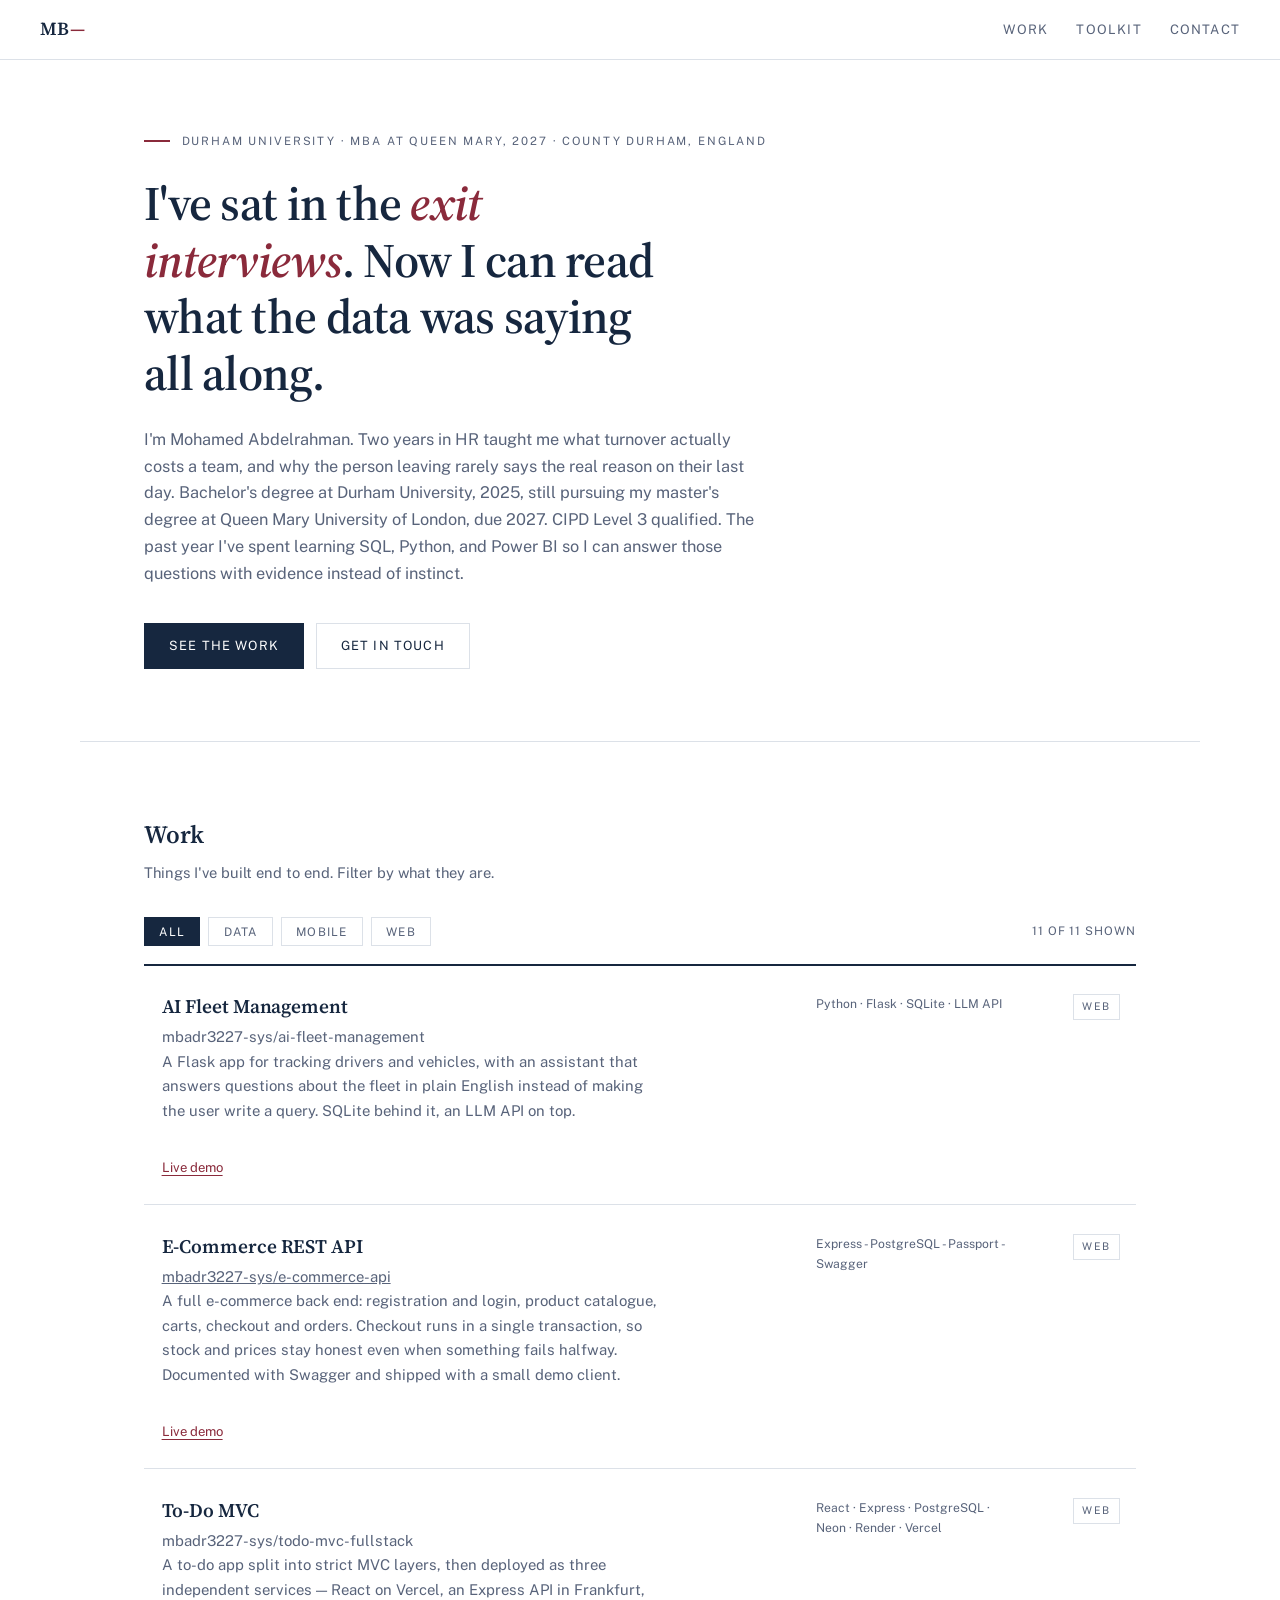
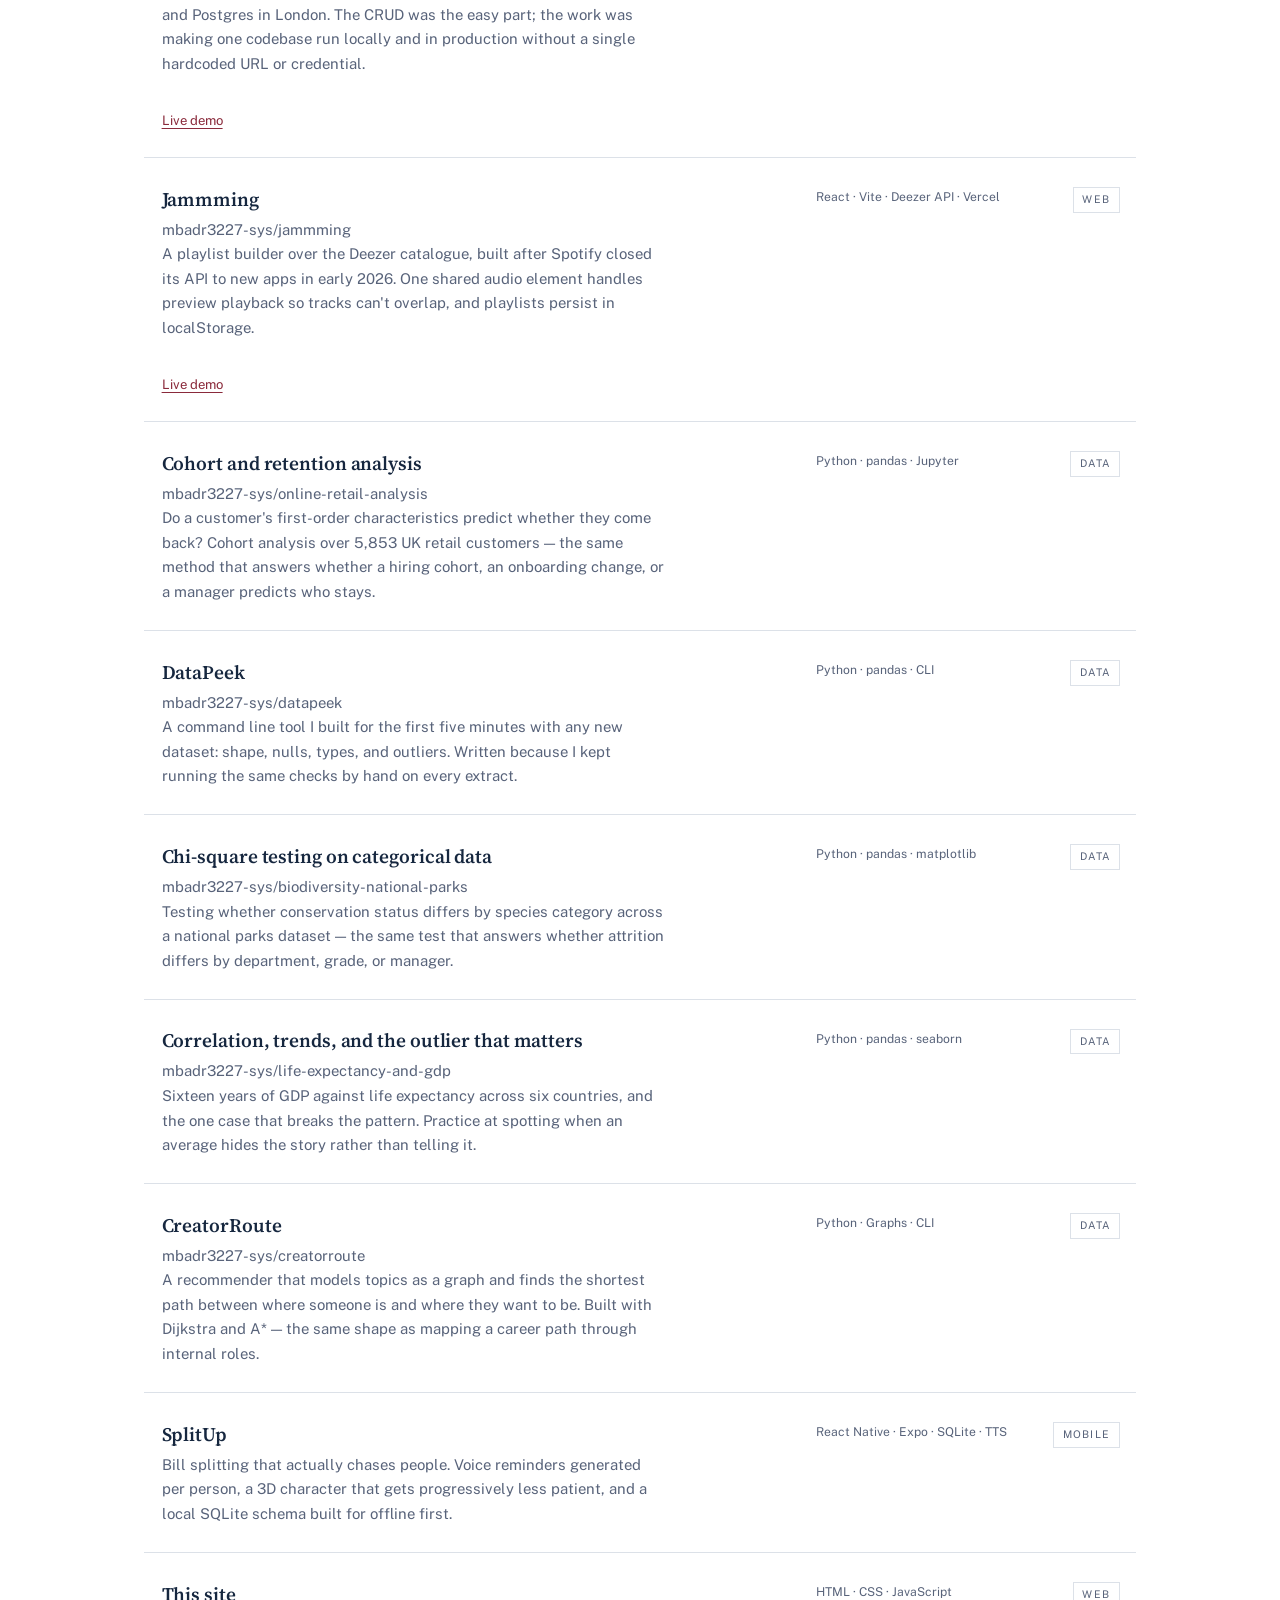
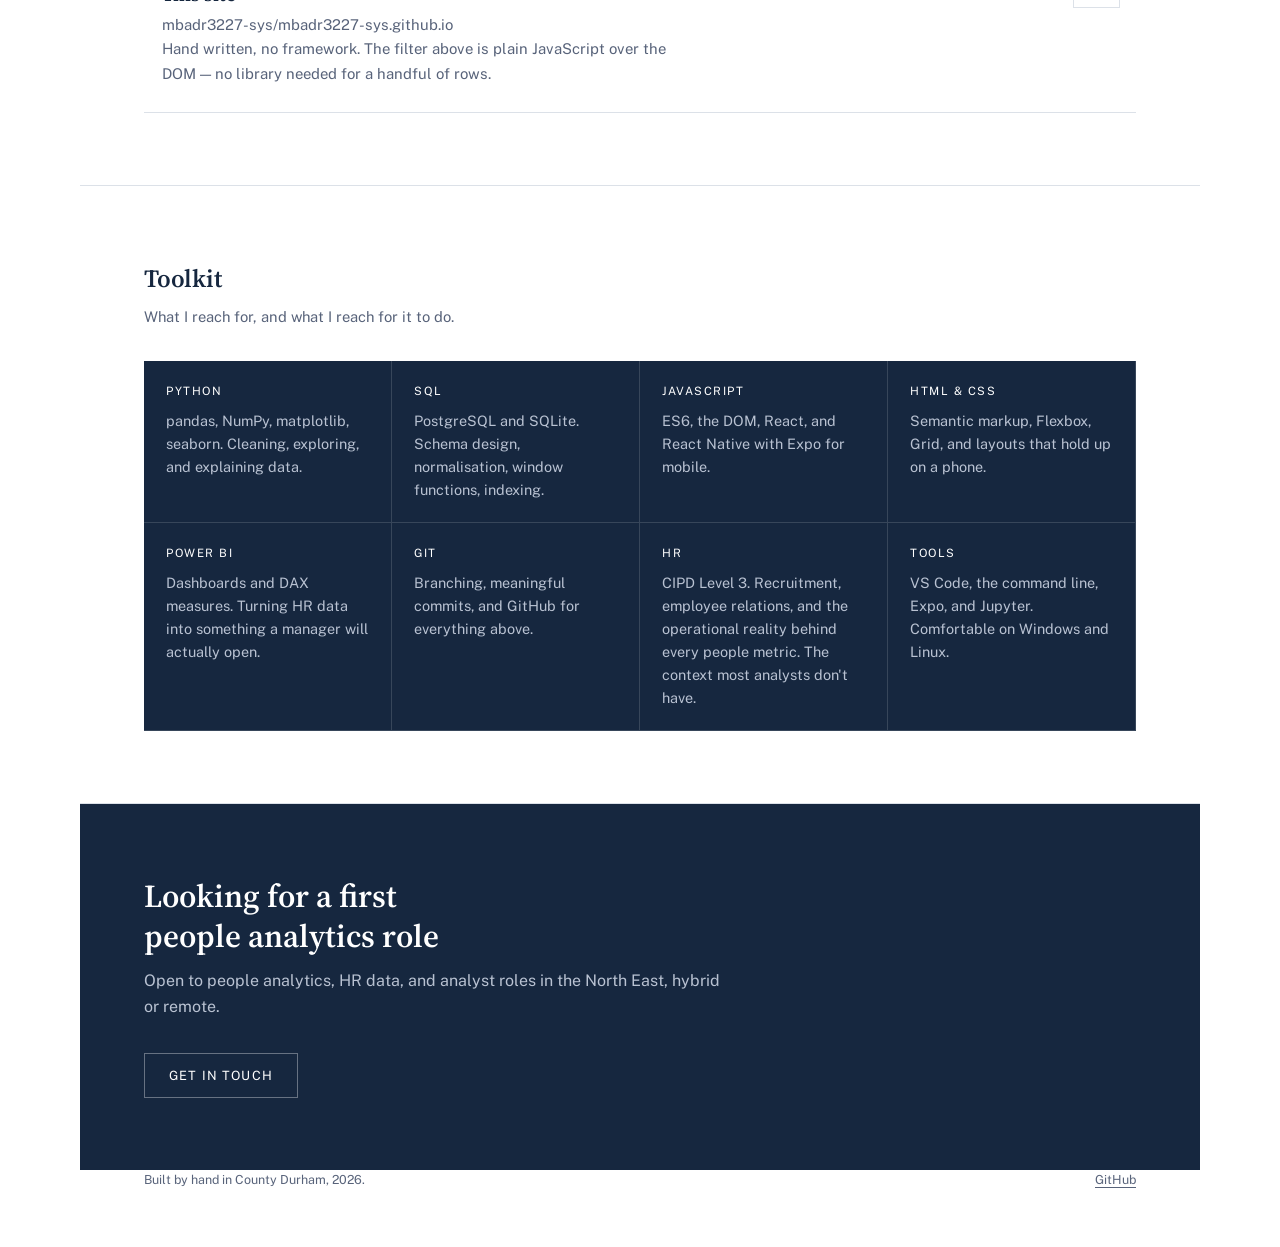
==== index.html @ e1558c1a "Update E-Commerce REST API description with line break Added line break in the description of the E-" ====
<!DOCTYPE html>
<html lang="en">
<head>
<meta charset="UTF-8">
<meta name="viewport" content="width=device-width, initial-scale=1.0">
<title>Mohamed Abdelrahman — HR into people analytics</title>
<meta name="description" content="HR professional moving into people analytics. CIPD Level 3, SQL, Python, Power BI. Based in County Durham.">
<link rel="preconnect" href="https://fonts.googleapis.com">
<link rel="preconnect" href="https://fonts.gstatic.com" crossorigin>
<link href="https://fonts.googleapis.com/css2?family=Public+Sans:ital,wght@0,400;0,500;0,600;1,400&family=Source+Serif+4:ital,opsz,wght@0,8..60,400;0,8..60,600;1,8..60,400&display=swap" rel="stylesheet">
<link rel="stylesheet" href="styles.css">
</head>
<body>

<a class="skip" href="#main">Skip to content</a>

<nav class="topbar">
  <a class="mark" href="index.html">MB<span>—</span></a>
  <button class="menu-toggle" id="menuToggle" aria-expanded="false" aria-controls="navLinks">Menu</button>
  <ul class="nav-links" id="navLinks">
    <li><a href="#work">Work</a></li>
    <li><a href="#toolkit">Toolkit</a></li>
    <li><a href="contact.html">Contact</a></li>
  </ul>
</nav>

<aside class="rail" aria-hidden="true">
  <span class="rail-item" data-rail="intro">Intro</span>
  <span class="rail-item" data-rail="work">Work</span>
  <span class="rail-item" data-rail="toolkit">Toolkit</span>
</aside>

<main id="main">

  <section class="intro" id="intro">
        <p class="eyebrow">Durham University · MBA at Queen Mary, 2027 · County Durham, England</p>
    <h1>
      I've sat in the <em>exit interviews</em>.
      Now I can read what the data was saying all along.
    </h1>
    <p class="lede">
      I'm Mohamed Abdelrahman. Two years in HR taught me what turnover actually costs a
      team, and why the person leaving rarely says the real reason on their last day. Bachelor's degree
      at Durham University, 2025, still pursuing my master's degree at Queen Mary University
      of London, due 2027. CIPD Level 3 qualified. The past year I've spent learning SQL,
      Python, and Power BI so I can answer those questions with evidence instead of instinct.
    </p>
    <div class="intro-actions">
      <a class="btn" href="#work">See the work</a>
      <a class="btn btn-quiet" href="contact.html">Get in touch</a>
    </div>
  </section>

  <section class="work" id="work">
    <header class="sec-head">
      <h2>Work</h2>
      <p class="sec-note">Things I've built end to end. Filter by what they are.</p>
    </header>

    <div class="filters" role="group" aria-label="Filter projects by type">
      <button class="chip is-on" data-filter="all">All</button>
      <button class="chip" data-filter="data">Data</button>
      <button class="chip" data-filter="mobile">Mobile</button>
      <button class="chip" data-filter="web">Web</button>
      <p class="count" id="count"></p>
    </div>

        <ol class="table" id="projects">

      <li class="row" data-type="web">
        <div class="row-name">
          <h3>AI Fleet Management</h3>
          <p class="row-repo"><a href="https://github.com/mbadr3227-sys/ai-fleet-management" target="_blank" rel="noopener">mbadr3227-sys/ai-fleet-management</a></p>
          <p>A Flask app for tracking drivers and vehicles, with an assistant that answers
             questions about the fleet in plain English instead of making the user write a
             query. SQLite behind it, an LLM API on top.</p>
        </div>
        <p class="row-stack">Python · Flask · SQLite · LLM API</p>
        <p class="row-tag">Web</p>
        <p class="row-links"><a href="https://ai-fleet-management.onrender.com" target="_blank" rel="noopener">Live demo</a></p>
      </li>
      <li class="row" data-type="web">
        <div class="row-name">
          <h3>E-Commerce REST API</h3>
          <p class="row-desc"><a href="https://github.com/mbadr3227-sys/e-commerce-api" target="_blank" rel="noopener">mbadr3227-sys/e-commerce-api</a><br>
            A full e-commerce back end: registration and login, product catalogue,
            carts, checkout and orders. Checkout runs in a single transaction, so stock
            and prices stay honest even when something fails halfway. Documented
            with Swagger and shipped with a small demo client.</p>
        </div>
        <p class="row-stack">Express - PostgreSQL - Passport - Swagger</p>
        <p class="row-tag">Web</p>
        <p class="row-links"><a href="https://e-commerce-api-28k6.onrender.com" target="_blank" rel="noopener">Live demo</a></p>
      </li>
      <li class="row" data-type="web">
        <div class="row-name">
          <h3>To-Do MVC</h3>
          <p class="row-repo"><a href="https://github.com/mbadr3227-sys/todo-mvc-fullstack" target="_blank" rel="noopener">mbadr3227-sys/todo-mvc-fullstack</a></p>
          <p>A to-do app split into strict MVC layers, then deployed as three independent
             services — React on Vercel, an Express API in Frankfurt, and Postgres in London.
             The CRUD was the easy part; the work was making one codebase run locally and in
             production without a single hardcoded URL or credential.</p>
        </div>
        <p class="row-stack">React · Express · PostgreSQL · Neon · Render · Vercel</p>
        <p class="row-tag">Web</p>
        <p class="row-links"><a href="https://todo-mvc-fullstack.vercel.app" target="_blank" rel="noopener">Live demo</a></p>
      </li>

      <li class="row" data-type="web">
        <div class="row-name">
          <h3>Jammming</h3>
          <p class="row-repo"><a href="https://github.com/mbadr3227-sys/jammming" target="_blank" rel="noopener">mbadr3227-sys/jammming</a></p>
          <p>A playlist builder over the Deezer catalogue, built after Spotify closed its
             API to new apps in early 2026. One shared audio element handles preview
             playback so tracks can't overlap, and playlists persist in localStorage.</p>
        </div>
        <p class="row-stack">React · Vite · Deezer API · Vercel</p>
        <p class="row-tag">Web</p>
        <p class="row-links"><a href="https://jammming-lyart.vercel.app" target="_blank" rel="noopener">Live demo</a></p>
      </li>

      <li class="row" data-type="data">
        <div class="row-name">
          <h3>Cohort and retention analysis</h3>
          <p class="row-repo"><a href="https://github.com/mbadr3227-sys/online-retail-analysis" target="_blank" rel="noopener">mbadr3227-sys/online-retail-analysis</a></p>
          <p>Do a customer's first-order characteristics predict whether they come back?
             Cohort analysis over 5,853 UK retail customers — the same method that answers
             whether a hiring cohort, an onboarding change, or a manager predicts who stays.</p>
        </div>
        <p class="row-stack">Python · pandas · Jupyter</p>
        <p class="row-tag">Data</p>
      </li>

      <li class="row" data-type="data">
        <div class="row-name">
          <h3>DataPeek</h3>
          <p class="row-repo"><a href="https://github.com/mbadr3227-sys/datapeek" target="_blank" rel="noopener">mbadr3227-sys/datapeek</a></p>
          <p>A command line tool I built for the first five minutes with any new dataset:
             shape, nulls, types, and outliers. Written because I kept running the same
             checks by hand on every extract.</p>
        </div>
        <p class="row-stack">Python · pandas · CLI</p>
        <p class="row-tag">Data</p>
      </li>

      <li class="row" data-type="data">
        <div class="row-name">
          <h3>Chi-square testing on categorical data</h3>
          <p class="row-repo"><a href="https://github.com/mbadr3227-sys/biodiversity-national-parks" target="_blank" rel="noopener">mbadr3227-sys/biodiversity-national-parks</a></p>
          <p>Testing whether conservation status differs by species category across a
             national parks dataset — the same test that answers whether attrition differs
             by department, grade, or manager.</p>
        </div>
        <p class="row-stack">Python · pandas · matplotlib</p>
        <p class="row-tag">Data</p>
      </li>

      <li class="row" data-type="data">
        <div class="row-name">
          <h3>Correlation, trends, and the outlier that matters</h3>
          <p class="row-repo"><a href="https://github.com/mbadr3227-sys/life-expectancy-and-gdp" target="_blank" rel="noopener">mbadr3227-sys/life-expectancy-and-gdp</a></p>
          <p>Sixteen years of GDP against life expectancy across six countries, and the one
             case that breaks the pattern. Practice at spotting when an average hides the
             story rather than telling it.</p>
        </div>
        <p class="row-stack">Python · pandas · seaborn</p>
        <p class="row-tag">Data</p>
      </li>

      <li class="row" data-type="data">
        <div class="row-name">
          <h3>CreatorRoute</h3>
          <p class="row-repo"><a href="https://github.com/mbadr3227-sys/creatorroute" target="_blank" rel="noopener">mbadr3227-sys/creatorroute</a></p>
          <p>A recommender that models topics as a graph and finds the shortest path between
             where someone is and where they want to be. Built with Dijkstra and A* — the
             same shape as mapping a career path through internal roles.</p>
        </div>
        <p class="row-stack">Python · Graphs · CLI</p>
        <p class="row-tag">Data</p>
      </li>

      <li class="row" data-type="mobile">
        <div class="row-name">
          <h3>SplitUp</h3>
          <p>Bill splitting that actually chases people. Voice reminders generated per
             person, a 3D character that gets progressively less patient, and a local SQLite
             schema built for offline first.</p>
        </div>
        <p class="row-stack">React Native · Expo · SQLite · TTS</p>
        <p class="row-tag">Mobile</p>
      </li>

      <li class="row" data-type="web">
        <div class="row-name">
          <h3>This site</h3>
          <p class="row-repo"><a href="https://github.com/mbadr3227-sys/mbadr3227-sys.github.io" target="_blank" rel="noopener">mbadr3227-sys/mbadr3227-sys.github.io</a></p>
          <p>Hand written, no framework. The filter above is plain JavaScript over the DOM —
             no library needed for a handful of rows.</p>
        </div>
        <p class="row-stack">HTML · CSS · JavaScript</p>
        <p class="row-tag">Web</p>
      </li>

    </ol>
    <p class="empty" id="empty" hidden>Nothing in that category yet. Try another.</p>
  </section>

  <section class="toolkit" id="toolkit">
    <header class="sec-head">
      <h2>Toolkit</h2>
      <p class="sec-note">What I reach for, and what I reach for it to do.</p>
    </header>

    <dl class="kit">
      <div class="kit-item">
        <dt>Python</dt>
        <dd>pandas, NumPy, matplotlib, seaborn. Cleaning, exploring, and explaining data.</dd>
      </div>
      <div class="kit-item">
        <dt>SQL</dt>
        <dd>PostgreSQL and SQLite. Schema design, normalisation, window functions, indexing.</dd>
      </div>
      <div class="kit-item">
        <dt>JavaScript</dt>
        <dd>ES6, the DOM, React, and React Native with Expo for mobile.</dd>
      </div>
      <div class="kit-item">
        <dt>HTML &amp; CSS</dt>
        <dd>Semantic markup, Flexbox, Grid, and layouts that hold up on a phone.</dd>
      </div>
             <div class="kit-item">
        <dt>Power BI</dt>
        <dd>Dashboards and DAX measures. Turning HR data into something a manager will
            actually open.</dd>
      </div>
      <div class="kit-item">
        <dt>Git</dt>
        <dd>Branching, meaningful commits, and GitHub for everything above.</dd>
      </div>
      <div class="kit-item">
        <dt>HR</dt>
        <dd>CIPD Level 3. Recruitment, employee relations, and the operational reality
            behind every people metric. The context most analysts don't have.</dd>
      </div>
      <div class="kit-item">
        <dt>Tools</dt>
        <dd>VS Code, the command line, Expo, and Jupyter. Comfortable on Windows and Linux.</dd>
      </div>
    </dl>
  </section>

  <section class="closer">
        <h2>Looking for a first people analytics role</h2>
    <p>Open to people analytics, HR data, and analyst roles in the North East, hybrid or remote.</p>
    <a class="btn" href="contact.html">Get in touch</a>
  </section>

</main>

<footer class="foot">
  <p>Built by hand in County Durham, 2026.</p>
  <p><a href="https://github.com/mbadr3227-sys">GitHub</a></p>
</footer>

<script src="script.js"></script>
</body>
</html>
---- styles.css ----
/* ---------- tokens ---------- */
:root {
  --navy: #16273f;
  --slate: #58637a;
  --paper: #ffffff;
  --field: #edeff2;
  --tint: #f5f7fa;
  --rule: #dce1e8;
  --burgundy: #8a2a3b;

  --display: "Source Serif 4", Georgia, "Times New Roman", serif;
  --body: "Public Sans", system-ui, -apple-system, sans-serif;

  --sheet: 70rem;
  --pad: clamp(1.5rem, 5vw, 4.5rem);
}

/* ---------- reset ---------- */
*, *::before, *::after { box-sizing: border-box; }
html { scroll-behavior: smooth; }
body {
  margin: 0;
  background: var(--paper);
  color: var(--navy);
  font-family: var(--body);
  font-size: 1rem;
  line-height: 1.65;
  -webkit-font-smoothing: antialiased;
}
img { max-width: 100%; display: block; }
a { color: inherit; }

:focus-visible {
  outline: 2px solid var(--burgundy);
  outline-offset: 3px;
}

.skip { position: absolute; left: -9999px; }
.skip:focus {
  left: 1rem;
  top: 1rem;
  z-index: 50;
  background: var(--navy);
  color: var(--paper);
  padding: 0.6rem 1rem;
  text-decoration: none;
}

/* ---------- top bar ---------- */
.topbar {
  position: sticky;
  top: 0;
  z-index: 30;
  display: flex;
  align-items: center;
  justify-content: space-between;
  gap: 1rem;
  padding: 0.9rem clamp(1rem, 4vw, 2.5rem);
  background: var(--paper);
  border-bottom: 1px solid var(--rule);
}

.mark {
  font-family: var(--display);
  font-weight: 600;
  font-size: 1.15rem;
  letter-spacing: 0.02em;
  text-decoration: none;
}
.mark span { color: var(--burgundy); }

.menu-toggle {
  display: none;
  font-family: var(--body);
  font-size: 0.78rem;
  letter-spacing: 0.09em;
  text-transform: uppercase;
  color: var(--navy);
  background: none;
  border: 1px solid var(--rule);
  padding: 0.35rem 0.8rem;
  cursor: pointer;
}

.nav-links {
  display: flex;
  gap: 1.75rem;
  list-style: none;
  margin: 0;
  padding: 0;
}
.nav-links a {
  font-size: 0.82rem;
  letter-spacing: 0.09em;
  text-transform: uppercase;
  text-decoration: none;
  color: var(--slate);
  padding-bottom: 2px;
  border-bottom: 1px solid transparent;
}
.nav-links a:hover {
  color: var(--navy);
  border-bottom-color: var(--burgundy);
}

/* ---------- side rail ---------- */
.rail {
  position: fixed;
  left: 1.25rem;
  top: 50%;
  transform: translateY(-50%);
  display: none;
  flex-direction: column;
  gap: 0.9rem;
  z-index: 20;
}
.rail-item {
  font-size: 0.66rem;
  letter-spacing: 0.14em;
  text-transform: uppercase;
  color: var(--slate);
  opacity: 0.5;
  transition: opacity 0.2s ease, color 0.2s ease;
}
.rail-item.is-live { opacity: 1; color: var(--burgundy); }
@media (min-width: 1500px) { .rail { display: flex; } }

/* ---------- the sheet ---------- */
#main {
  max-width: var(--sheet);
  margin: 0 auto;
}
#main > section {
  padding: clamp(2.5rem, 6vw, 4.5rem) var(--pad);
  border-bottom: 1px solid var(--rule);
}
#main > section:last-child { border-bottom: 0; }

/* ---------- intro ---------- */
.eyebrow {
  margin: 0 0 1.5rem;
  font-size: 0.72rem;
  letter-spacing: 0.16em;
  text-transform: uppercase;
  color: var(--slate);
}
.eyebrow::before {
  content: "";
  display: inline-block;
  width: 1.6rem;
  height: 2px;
  background: var(--burgundy);
  vertical-align: 0.25em;
  margin-right: 0.75rem;
}

.intro h1 {
  font-family: var(--display);
  font-weight: 600;
  font-size: clamp(1.9rem, 1.2rem + 2.4vw, 3rem);
  line-height: 1.18;
  letter-spacing: -0.015em;
  margin: 0 0 1.5rem;
  max-width: 22ch;
}
.intro h1 em { font-style: italic; color: var(--burgundy); }

.lede {
  margin: 0;
  max-width: 62ch;
  color: var(--slate);
  font-size: 1.02rem;
}

.intro-actions {
  display: flex;
  flex-wrap: wrap;
  gap: 0.75rem;
  margin-top: 2.25rem;
}

.btn {
  display: inline-block;
  padding: 0.7rem 1.5rem;
  font-size: 0.8rem;
  letter-spacing: 0.09em;
  text-transform: uppercase;
  text-decoration: none;
  background: var(--navy);
  color: var(--paper);
  border: 1px solid var(--navy);
  transition: background-color 0.15s ease, border-color 0.15s ease;
}
.btn:hover { background: var(--burgundy); border-color: var(--burgundy); }
.btn-quiet {
  background: transparent;
  color: var(--navy);
  border-color: var(--rule);
}
.btn-quiet:hover { background: var(--tint); color: var(--navy); border-color: var(--navy); }

/* ---------- section headings ---------- */
.sec-head { margin-bottom: 2rem; }
.sec-head h2 {
  font-family: var(--display);
  font-weight: 600;
  font-size: 1.55rem;
  letter-spacing: -0.01em;
  margin: 0 0 0.4rem;
}
.sec-note { margin: 0; color: var(--slate); font-size: 0.92rem; }

/* ---------- filters ---------- */
.filters {
  display: flex;
  flex-wrap: wrap;
  align-items: center;
  gap: 0.5rem;
  padding-bottom: 1.1rem;
  border-bottom: 2px solid var(--navy);
}
.chip {
  font-family: var(--body);
  font-size: 0.74rem;
  letter-spacing: 0.1em;
  text-transform: uppercase;
  color: var(--slate);
  background: transparent;
  border: 1px solid var(--rule);
  padding: 0.4rem 0.9rem;
  cursor: pointer;
  transition: color 0.15s ease, border-color 0.15s ease, background-color 0.15s ease;
}
.chip:hover { color: var(--navy); border-color: var(--slate); }
.chip.is-on { background: var(--navy); border-color: var(--navy); color: var(--paper); }
.count {
  margin: 0 0 0 auto;
  font-size: 0.74rem;
  letter-spacing: 0.08em;
  text-transform: uppercase;
  color: var(--slate);
}

/* ---------- work list ---------- */
.table { list-style: none; margin: 0; padding: 0; }

.row {
  position: relative;
  display: grid;
  grid-template-columns: minmax(0, 1fr) 12rem 5.5rem;
  gap: 1.5rem;
  align-items: start;
  padding: 1.6rem 1rem 1.6rem 1.1rem;
  border-bottom: 1px solid var(--rule);
  transition: background-color 0.15s ease;
}
.row.is-out { display: none; }

.row::before {
  content: "";
  position: absolute;
  left: 0;
  top: -1px;
  bottom: -1px;
  width: 2px;
  background: var(--burgundy);
  opacity: 0;
  transition: opacity 0.15s ease;
}
.row:has(.row-repo):hover { background: var(--tint); }
.row:has(.row-repo):hover::before { opacity: 1; }

.row-name h3 {
  font-family: var(--display);
  font-weight: 600;
  font-size: 1.2rem;
  letter-spacing: -0.005em;
  margin: 0 0 0.15rem;
}

.row-repo {
  margin: 0 0 0.5rem;
  font-size: 0.74rem;
  color: var(--slate);
  transition: color 0.15s ease;
}
.row-repo a { text-decoration: none; }
.row-repo a::after {
  content: "";
  position: absolute;
  inset: 0;
}
.row-repo::after {
  content: "\2197";
  margin-left: 0.4rem;
  opacity: 0;
  transition: opacity 0.15s ease;
}
.row:hover .row-repo { color: var(--burgundy); }
.row:hover .row-repo::after { opacity: 1; }

.row-name p {
  margin: 0;
  max-width: 56ch;
  color: var(--slate);
  font-size: 0.93rem;
}

.row-stack {
  margin: 0.2rem 0 0;
  font-size: 0.76rem;
  line-height: 1.65;
  color: var(--slate);
}

.row-tag {
  margin: 0.2rem 0 0;
  justify-self: end;
  font-size: 0.66rem;
  letter-spacing: 0.12em;
  text-transform: uppercase;
  color: var(--slate);
  border: 1px solid var(--rule);
  padding: 0.2rem 0.55rem;
  white-space: nowrap;
}

.row-links {
  grid-column: 1 / -1;
  margin: 0.6rem 0 0;
  font-size: 0.82rem;
}
.row-links a {
  position: relative;
  z-index: 1;
  color: var(--burgundy);
  text-underline-offset: 0.25em;
}

.empty { margin: 2rem 0 0; color: var(--slate); font-size: 0.92rem; }

/* ---------- toolkit ---------- */
.kit {
  display: grid;
  grid-template-columns: repeat(auto-fit, minmax(15rem, 1fr));
  margin: 0;
  background: var(--navy);
}
.kit-item {
  padding: 1.3rem 1.4rem;
  border-right: 1px solid rgba(255, 255, 255, 0.14);
  border-bottom: 1px solid rgba(255, 255, 255, 0.14);
}
.kit-item dt {
  font-size: 0.72rem;
  letter-spacing: 0.13em;
  text-transform: uppercase;
  color: var(--paper);
  margin-bottom: 0.5rem;
}
.kit-item dd { margin: 0; color: #b9c2d2; font-size: 0.9rem; line-height: 1.6; }

/* ---------- closer ---------- */
.closer {
  background: var(--navy);
  color: var(--paper);
}
.closer p { color: #b9c2d2; }
.closer .btn {
  background: transparent;
  color: var(--paper);
  border-color: rgba(255, 255, 255, 0.35);
}
.closer .btn:hover {
  background: var(--paper);
  color: var(--navy);
  border-color: var(--paper);
}
.closer h2 {
  font-family: var(--display);
  font-weight: 600;
  font-size: clamp(1.5rem, 1.1rem + 1.4vw, 2rem);
  line-height: 1.25;
  margin: 0 0 0.75rem;
  max-width: 20ch;
}
.closer p { margin: 0 0 2rem; max-width: 58ch; }

/* ---------- contact page ---------- */
.kit-item a {
  color: var(--paper);
  text-decoration-color: rgba(255, 255, 255, 0.4);
  text-underline-offset: 0.25em;
}
.kit-item a:hover { text-decoration-color: var(--paper); }

/* ---------- footer ---------- */
.foot {
  max-width: var(--sheet);
  margin: 0 auto;
  padding: 0 var(--pad) clamp(2rem, 5vw, 3.5rem);
  display: flex;
  flex-wrap: wrap;
  justify-content: space-between;
  gap: 0.75rem;
  font-size: 0.78rem;
  color: var(--slate);
}
.foot p { margin: 0; }
.foot a { color: var(--slate); text-underline-offset: 0.25em; }
.foot a:hover { color: var(--burgundy); }

/* ---------- responsive ---------- */
@media (max-width: 900px) {
  .row { grid-template-columns: 1fr; gap: 0.6rem; }
  .row-tag { justify-self: start; }
  .row-stack { margin-top: 0.4rem; }
}

@media (max-width: 700px) {
  .topbar { position: relative; }
  .menu-toggle { display: block; }
  .nav-links {
    display: none;
    position: absolute;
    top: 100%;
    right: 0;
    left: 0;
    flex-direction: column;
    gap: 0;
    background: var(--paper);
    border-bottom: 1px solid var(--rule);
  }
  .nav-links.is-open { display: flex; }
  .nav-links li { border-top: 1px solid var(--rule); }
  .nav-links a { display: block; padding: 0.9rem clamp(1rem, 4vw, 2.5rem); border-bottom: 0; }
  .count { margin-left: 0; width: 100%; }
}

@media (prefers-reduced-motion: reduce) {
  html { scroll-behavior: auto; }
  *, *::before, *::after { transition: none !important; }
}
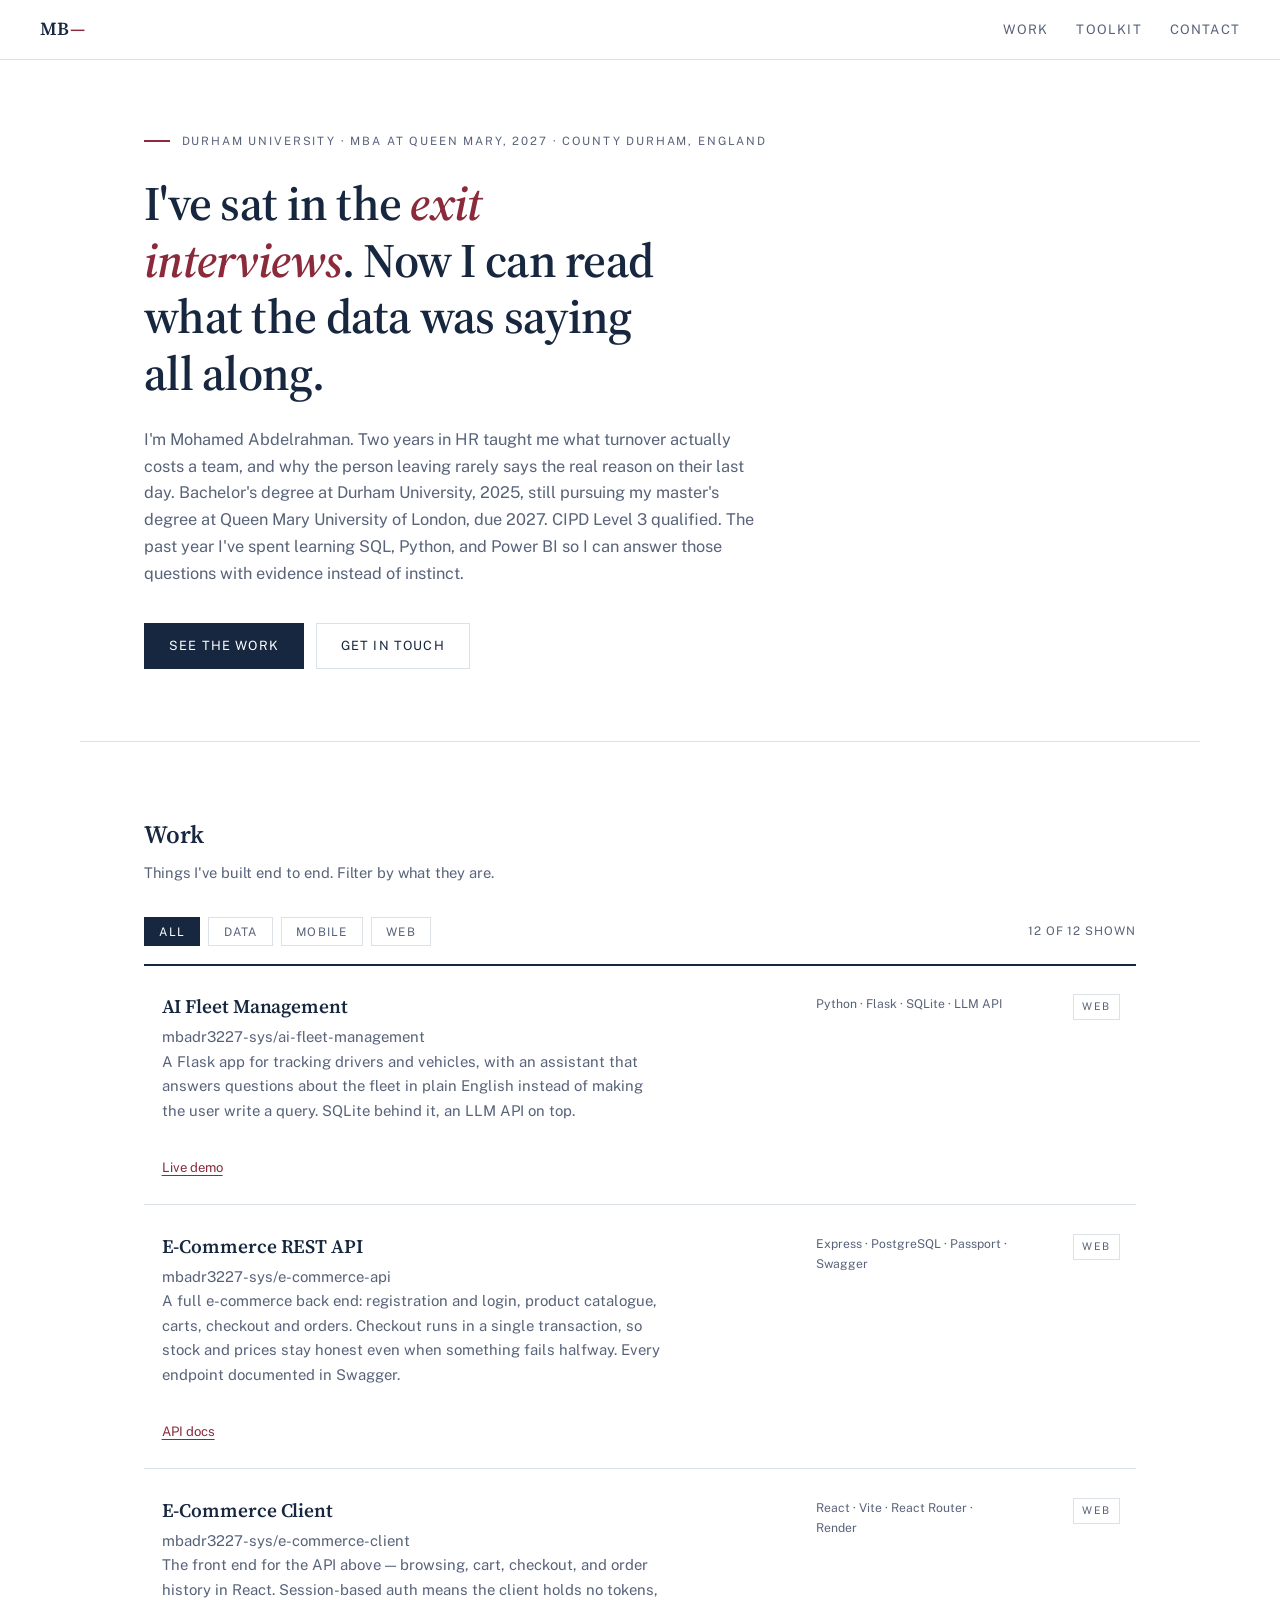
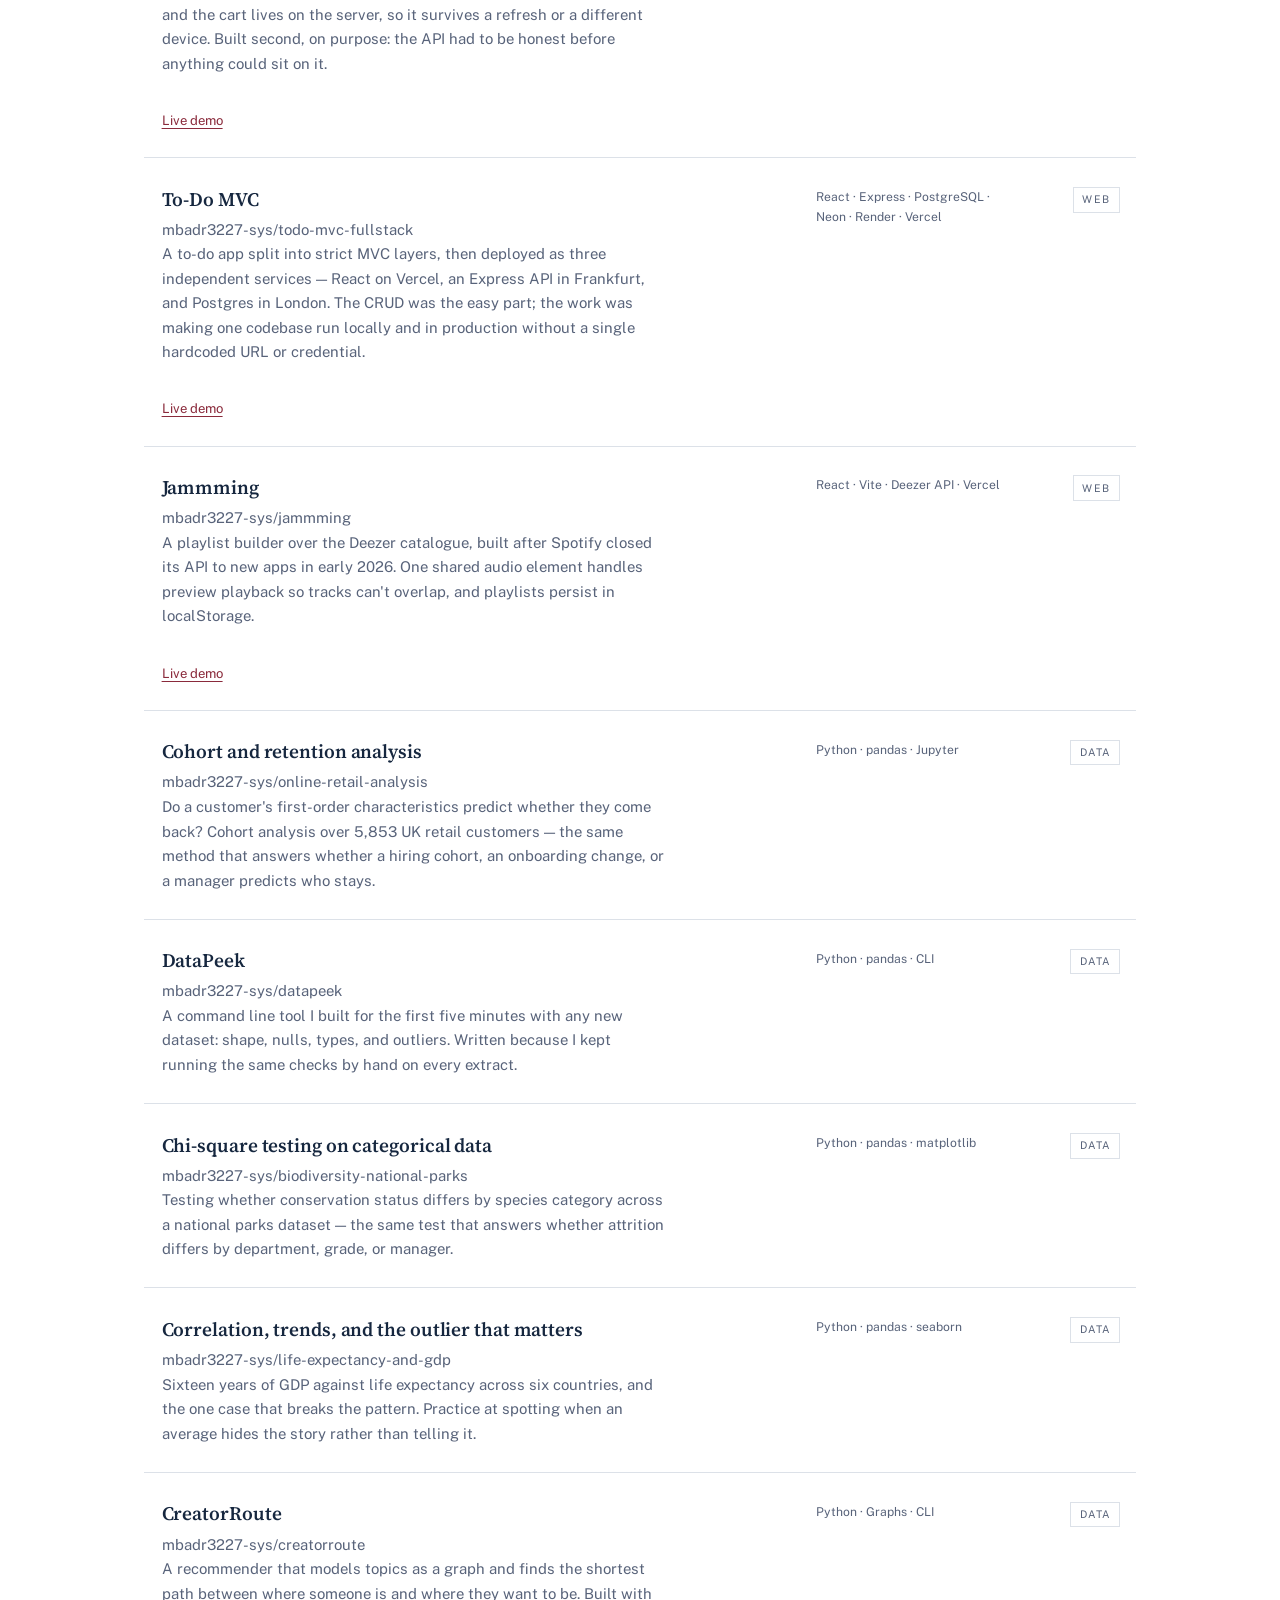
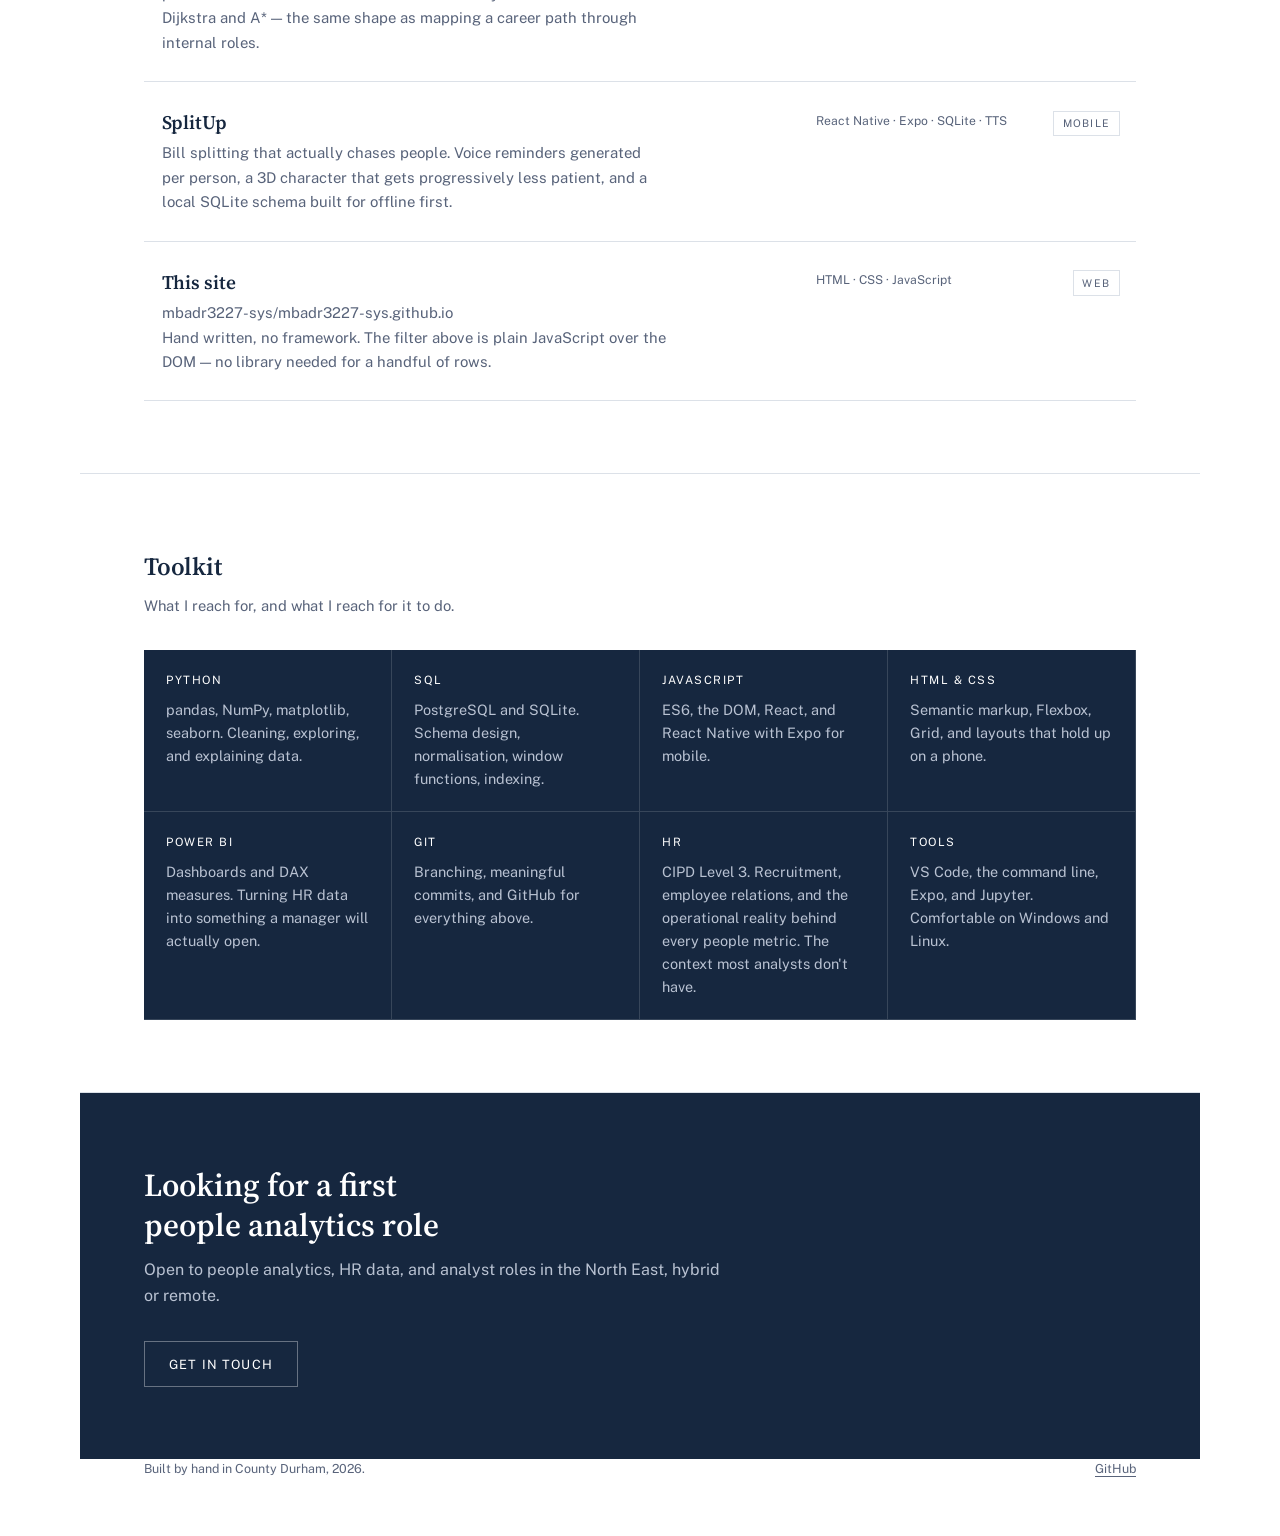
==== commit dee4df01: "Add E-Commerce Client project card" ====
--- a/index.html
+++ b/index.html
@@ -82,15 +82,29 @@
       <li class="row" data-type="web">
         <div class="row-name">
           <h3>E-Commerce REST API</h3>
-          <p class="row-desc"><a href="https://github.com/mbadr3227-sys/e-commerce-api" target="_blank" rel="noopener">mbadr3227-sys/e-commerce-api</a><br>
-            A full e-commerce back end: registration and login, product catalogue,
-            carts, checkout and orders. Checkout runs in a single transaction, so stock
-            and prices stay honest even when something fails halfway. Documented
-            with Swagger and shipped with a small demo client.</p>
-        </div>
-        <p class="row-stack">Express - PostgreSQL - Passport - Swagger</p>
-        <p class="row-tag">Web</p>
-        <p class="row-links"><a href="https://e-commerce-api-28k6.onrender.com" target="_blank" rel="noopener">Live demo</a></p>
+          <p class="row-repo"><a href="https://github.com/mbadr3227-sys/e-commerce-api" target="_blank" rel="noopener">mbadr3227-sys/e-commerce-api</a></p>
+          <p>A full e-commerce back end: registration and login, product catalogue,
+             carts, checkout and orders. Checkout runs in a single transaction, so stock
+             and prices stay honest even when something fails halfway. Every endpoint
+             documented in Swagger.</p>
+        </div>
+        <p class="row-stack">Express · PostgreSQL · Passport · Swagger</p>
+        <p class="row-tag">Web</p>
+        <p class="row-links"><a href="https://e-commerce-api-28k6.onrender.com/docs" target="_blank" rel="noopener">API docs</a></p>
+      </li>
+
+      <li class="row" data-type="web">
+        <div class="row-name">
+          <h3>E-Commerce Client</h3>
+          <p class="row-repo"><a href="https://github.com/mbadr3227-sys/e-commerce-client" target="_blank" rel="noopener">mbadr3227-sys/e-commerce-client</a></p>
+          <p>The front end for the API above — browsing, cart, checkout, and order history
+             in React. Session-based auth means the client holds no tokens, and the cart
+             lives on the server, so it survives a refresh or a different device. Built
+             second, on purpose: the API had to be honest before anything could sit on it.</p>
+        </div>
+        <p class="row-stack">React · Vite · React Router · Render</p>
+        <p class="row-tag">Web</p>
+        <p class="row-links"><a href="https://e-commerce-client-sitc.onrender.com" target="_blank" rel="noopener">Live demo</a></p>
       </li>
       <li class="row" data-type="web">
         <div class="row-name">
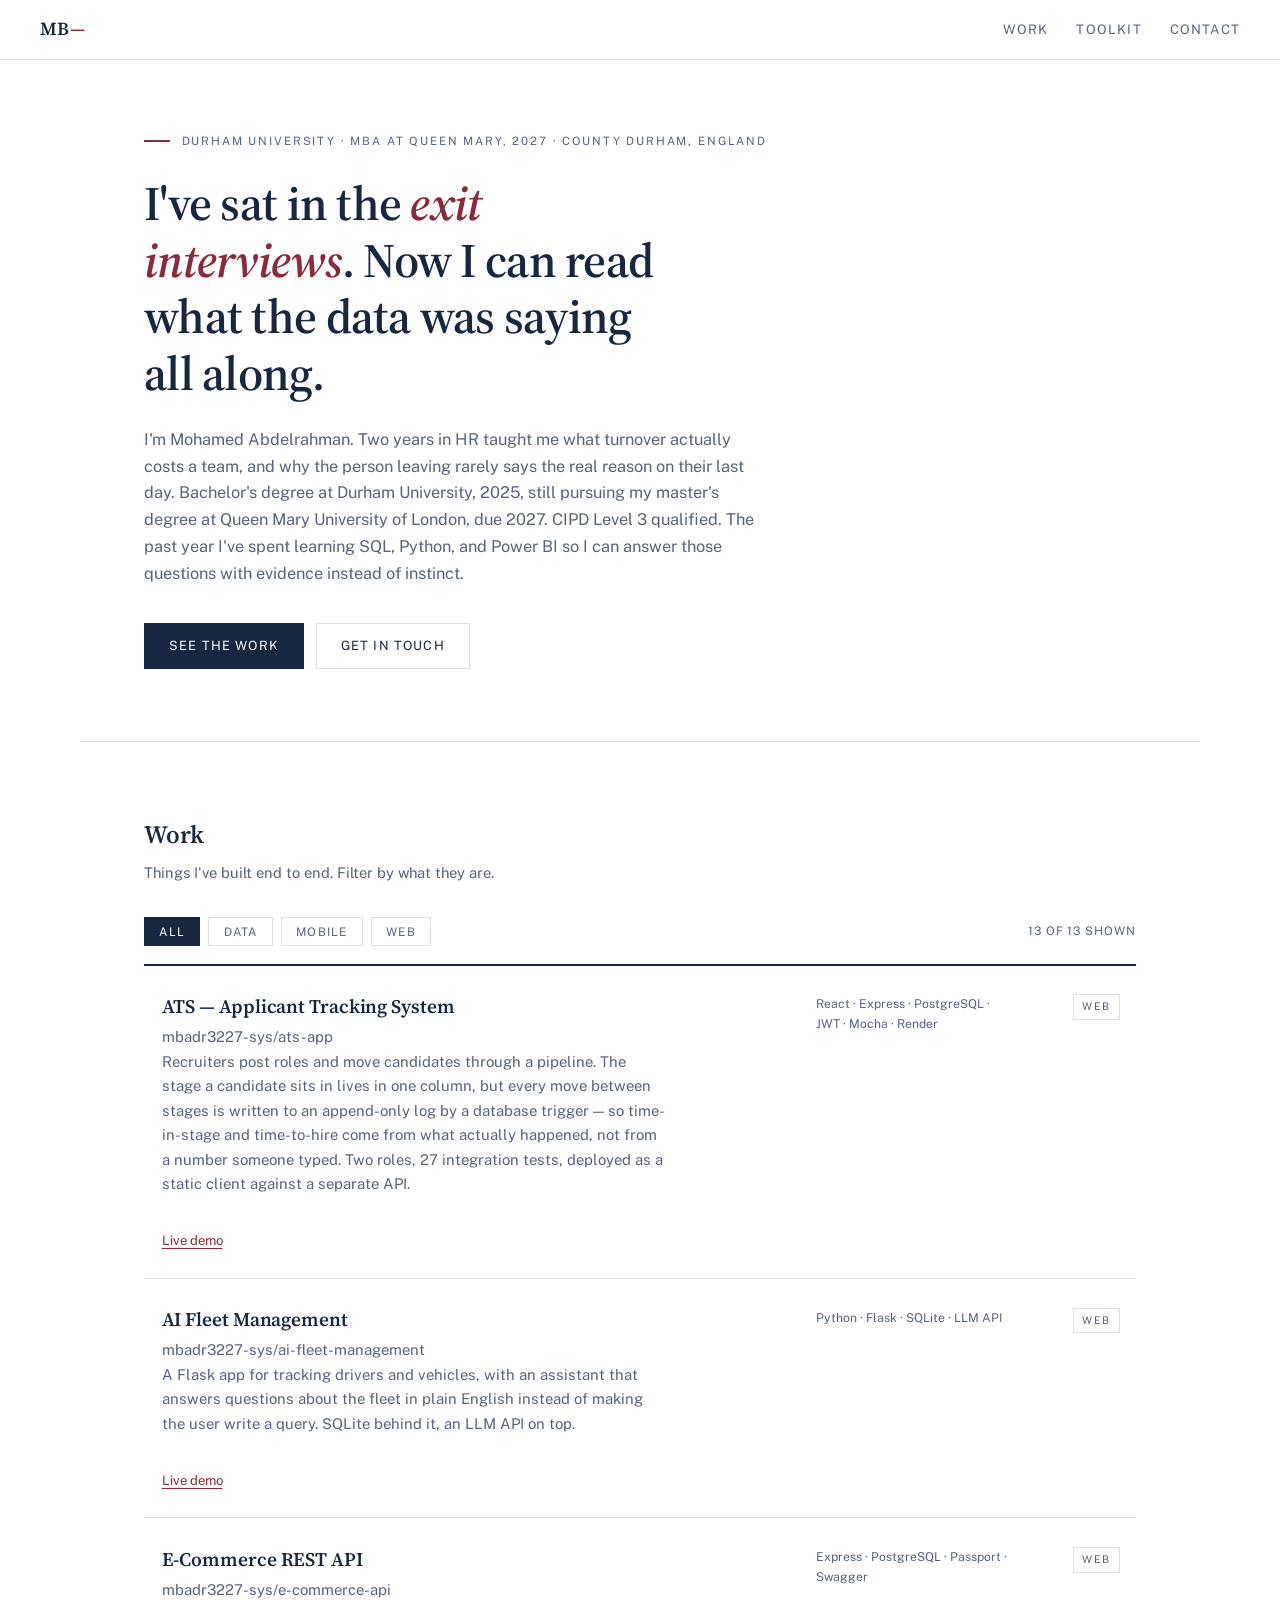
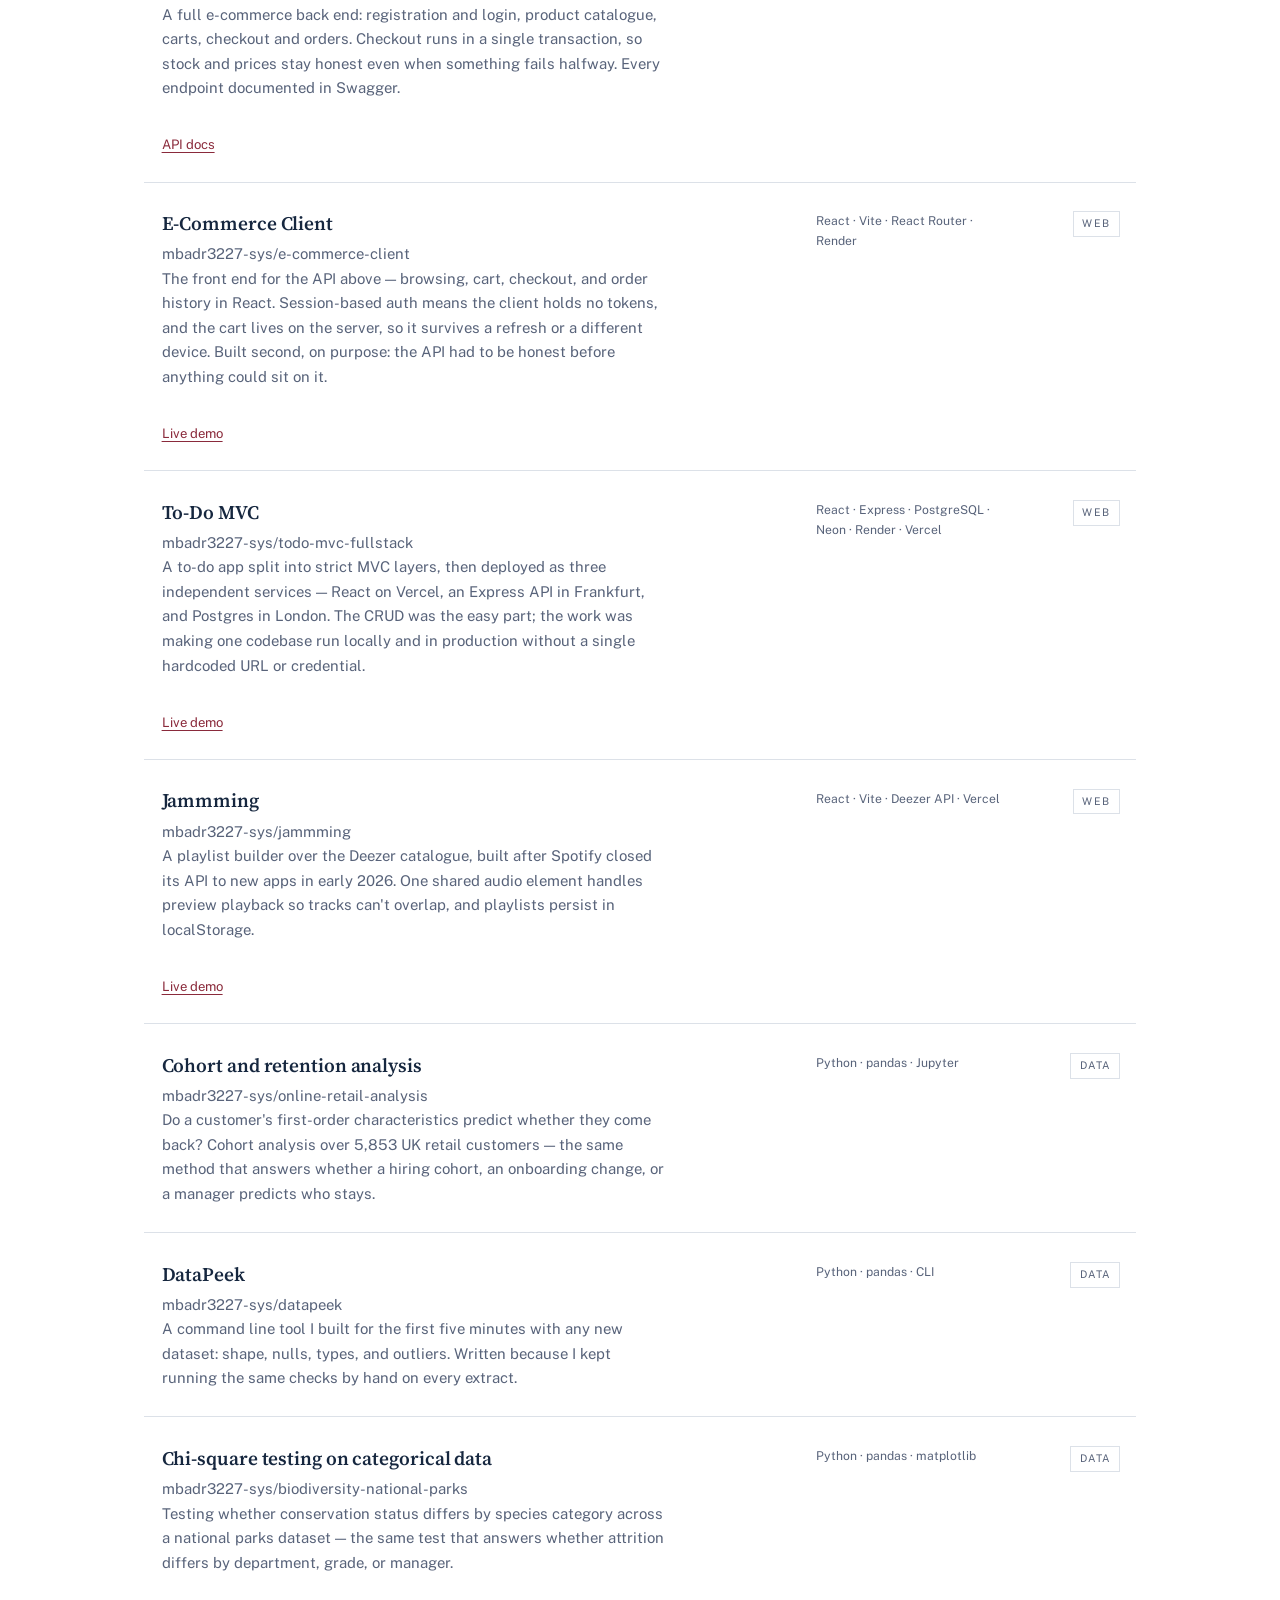
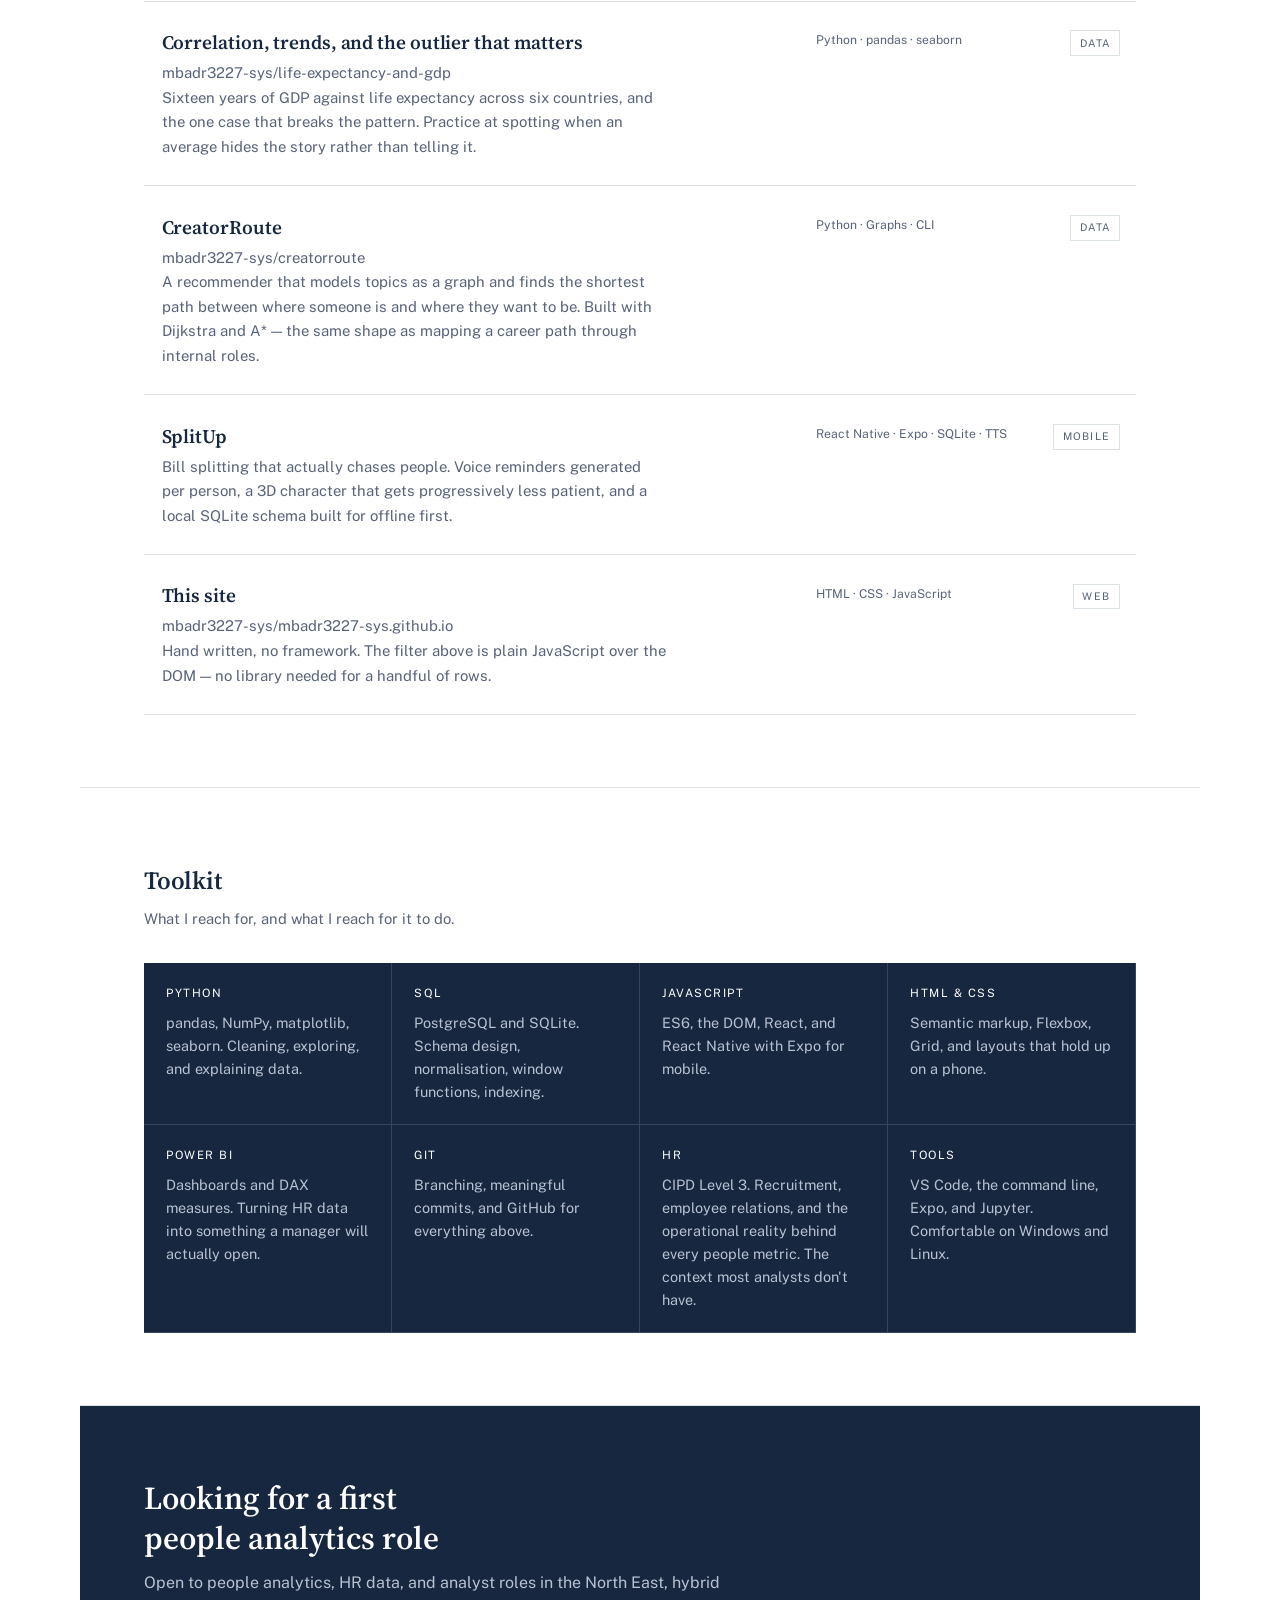
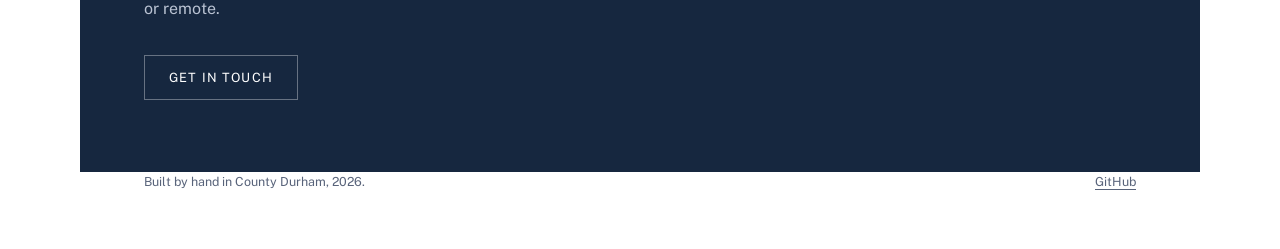
==== commit a413a481: "Update index.html" ====
--- a/index.html
+++ b/index.html
@@ -67,6 +67,21 @@
 
         <ol class="table" id="projects">
 
+                <li class="row" data-type="web">
+        <div class="row-name">
+          <h3>ATS — Applicant Tracking System</h3>
+          <p class="row-repo"><a href="https://github.com/mbadr3227-sys/ats-app" target="_blank" rel="noopener">mbadr3227-sys/ats-app</a></p>
+          <p>Recruiters post roles and move candidates through a pipeline. The stage a
+             candidate sits in lives in one column, but every move between stages is written
+             to an append-only log by a database trigger — so time-in-stage and time-to-hire
+             come from what actually happened, not from a number someone typed. Two roles,
+             27 integration tests, deployed as a static client against a separate API.</p>
+        </div>
+        <p class="row-stack">React · Express · PostgreSQL · JWT · Mocha · Render</p>
+        <p class="row-tag">Web</p>
+        <p class="row-links"><a href="https://ats-client-691q.onrender.com" target="_blank" rel="noopener">Live demo</a></p>
+      </li>
+          
       <li class="row" data-type="web">
         <div class="row-name">
           <h3>AI Fleet Management</h3>
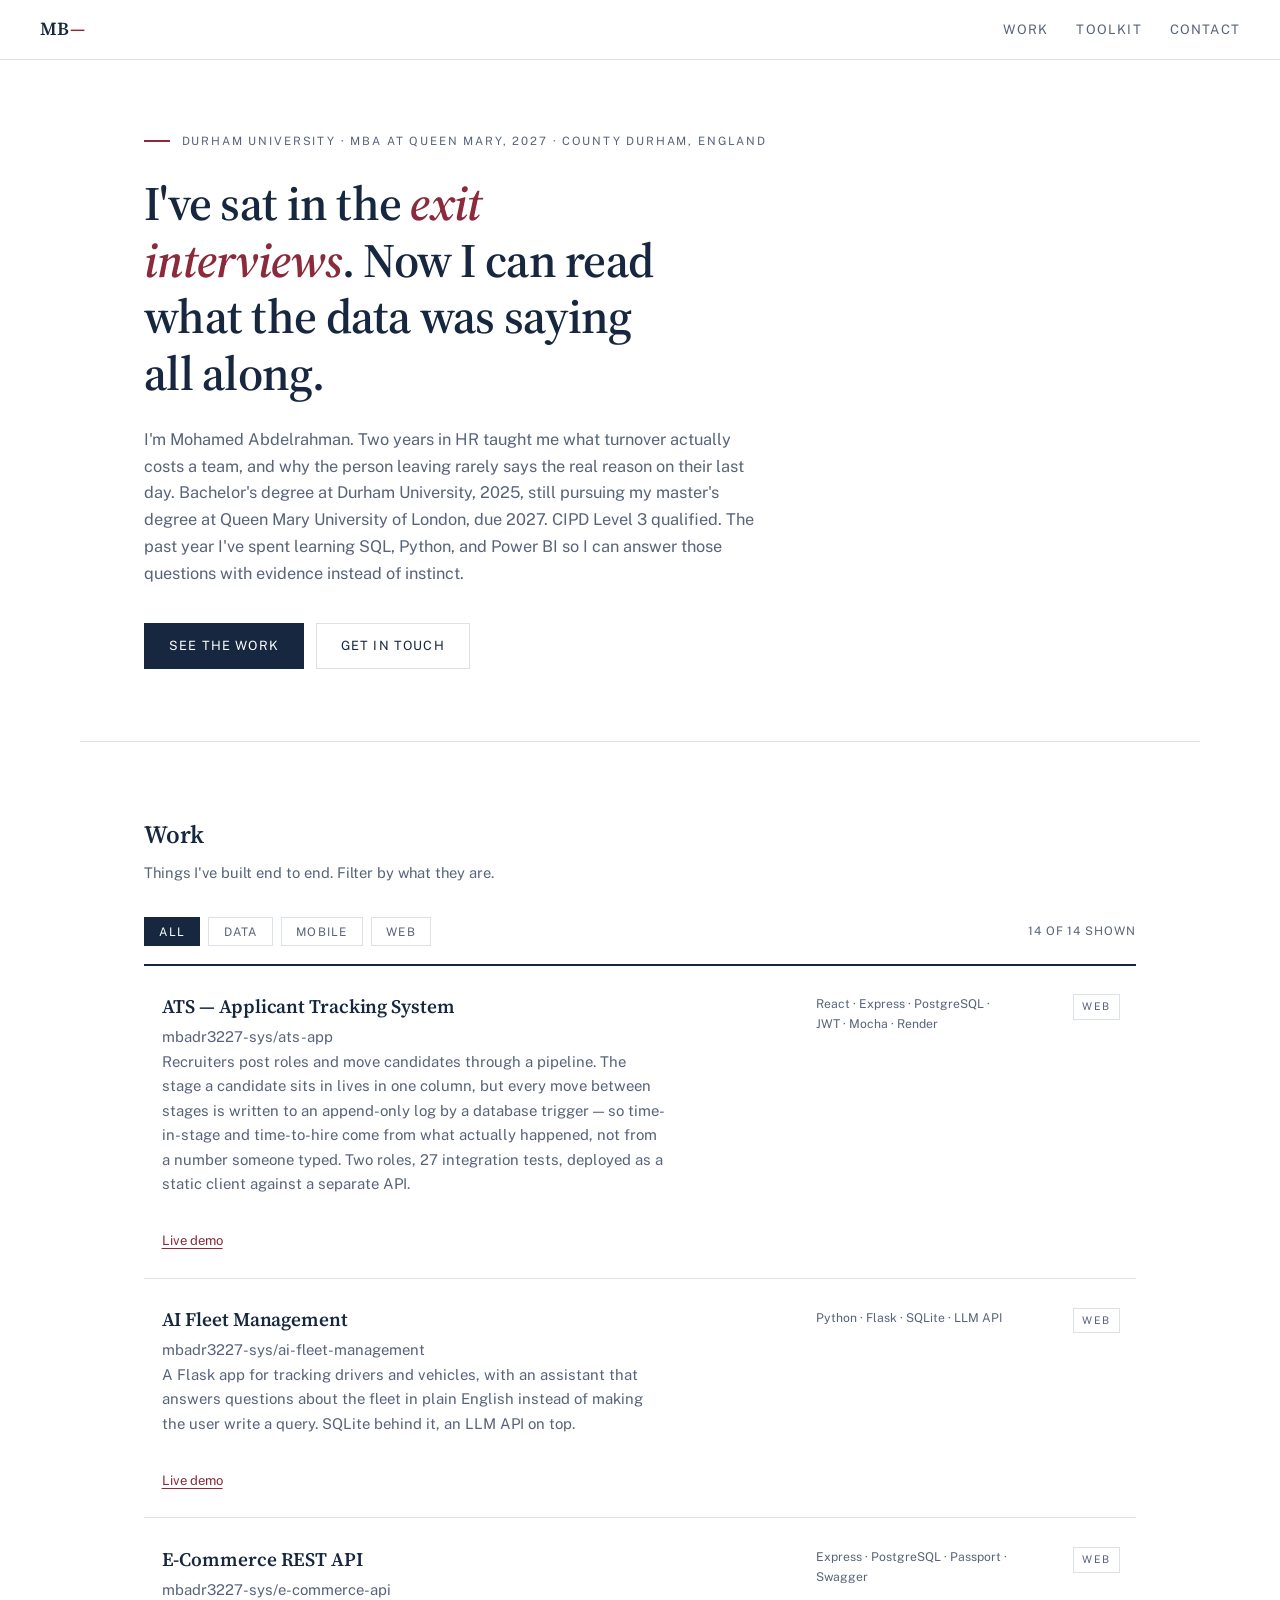
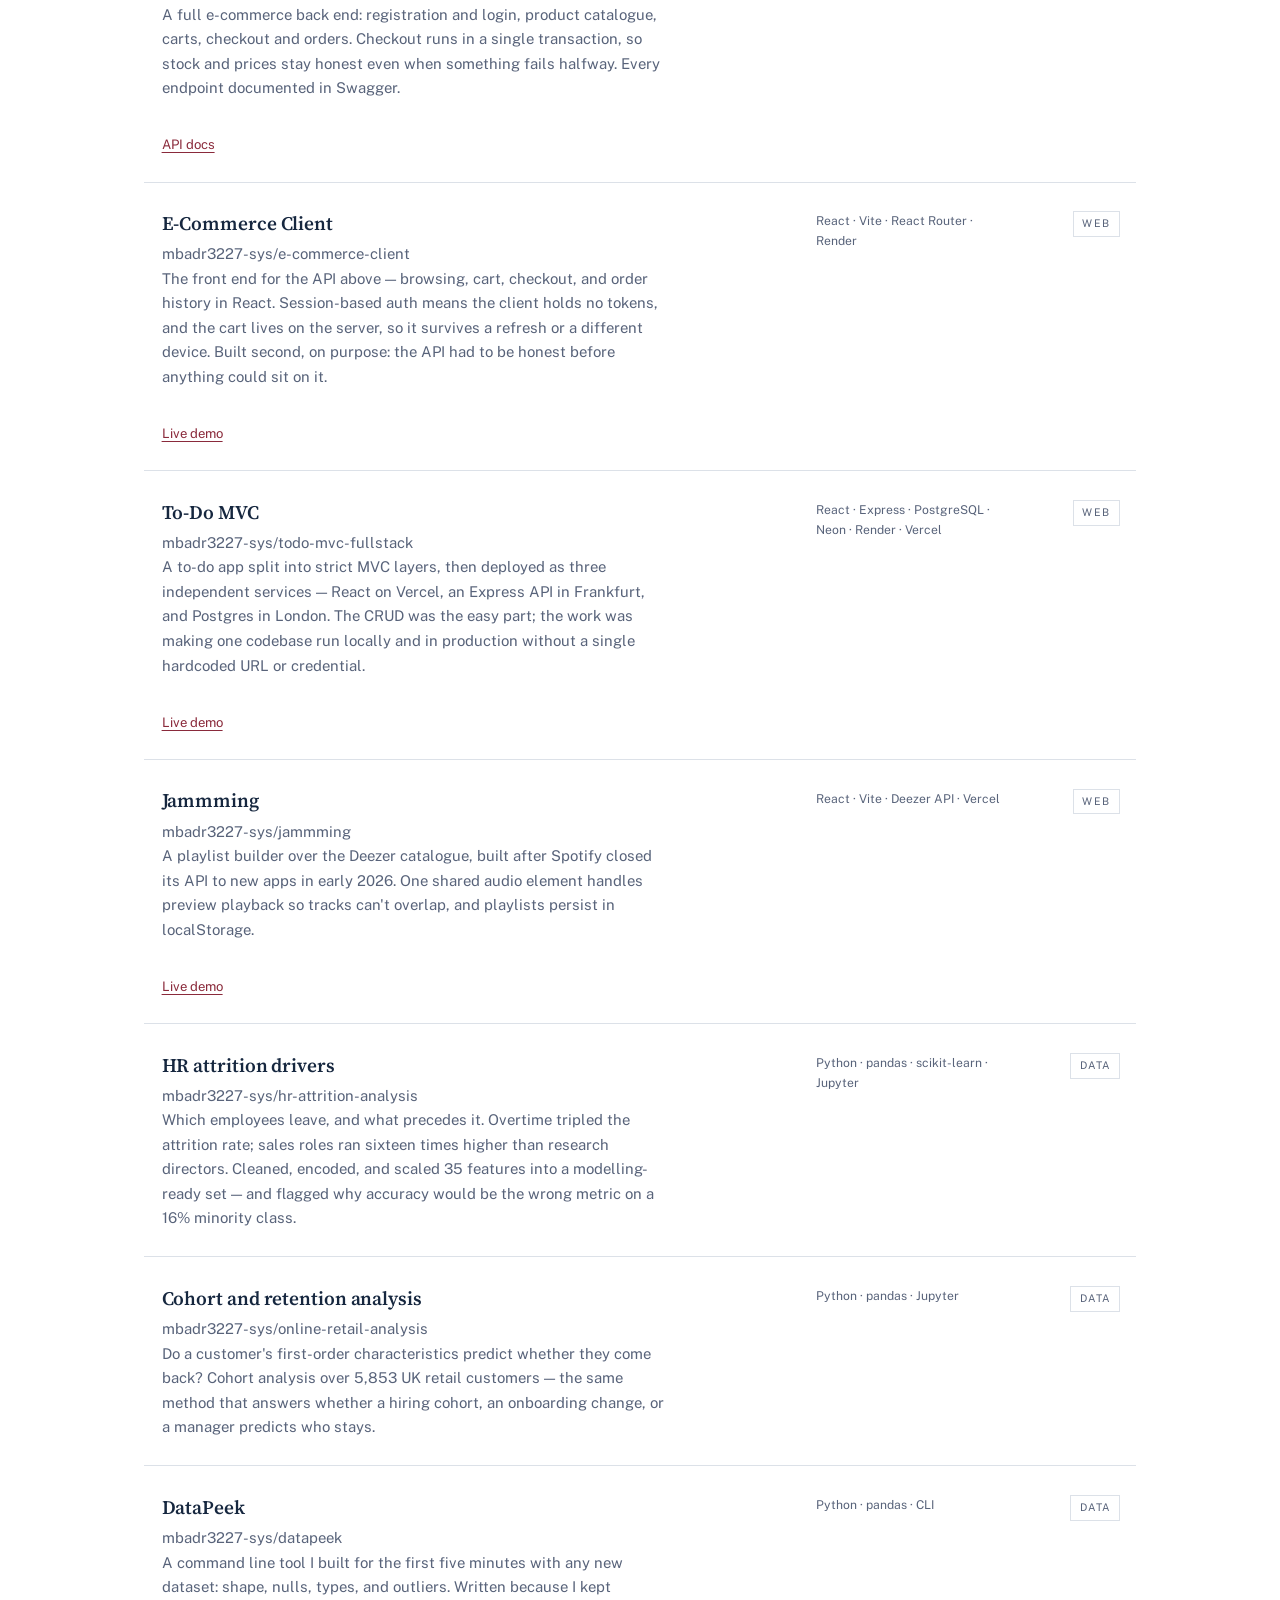
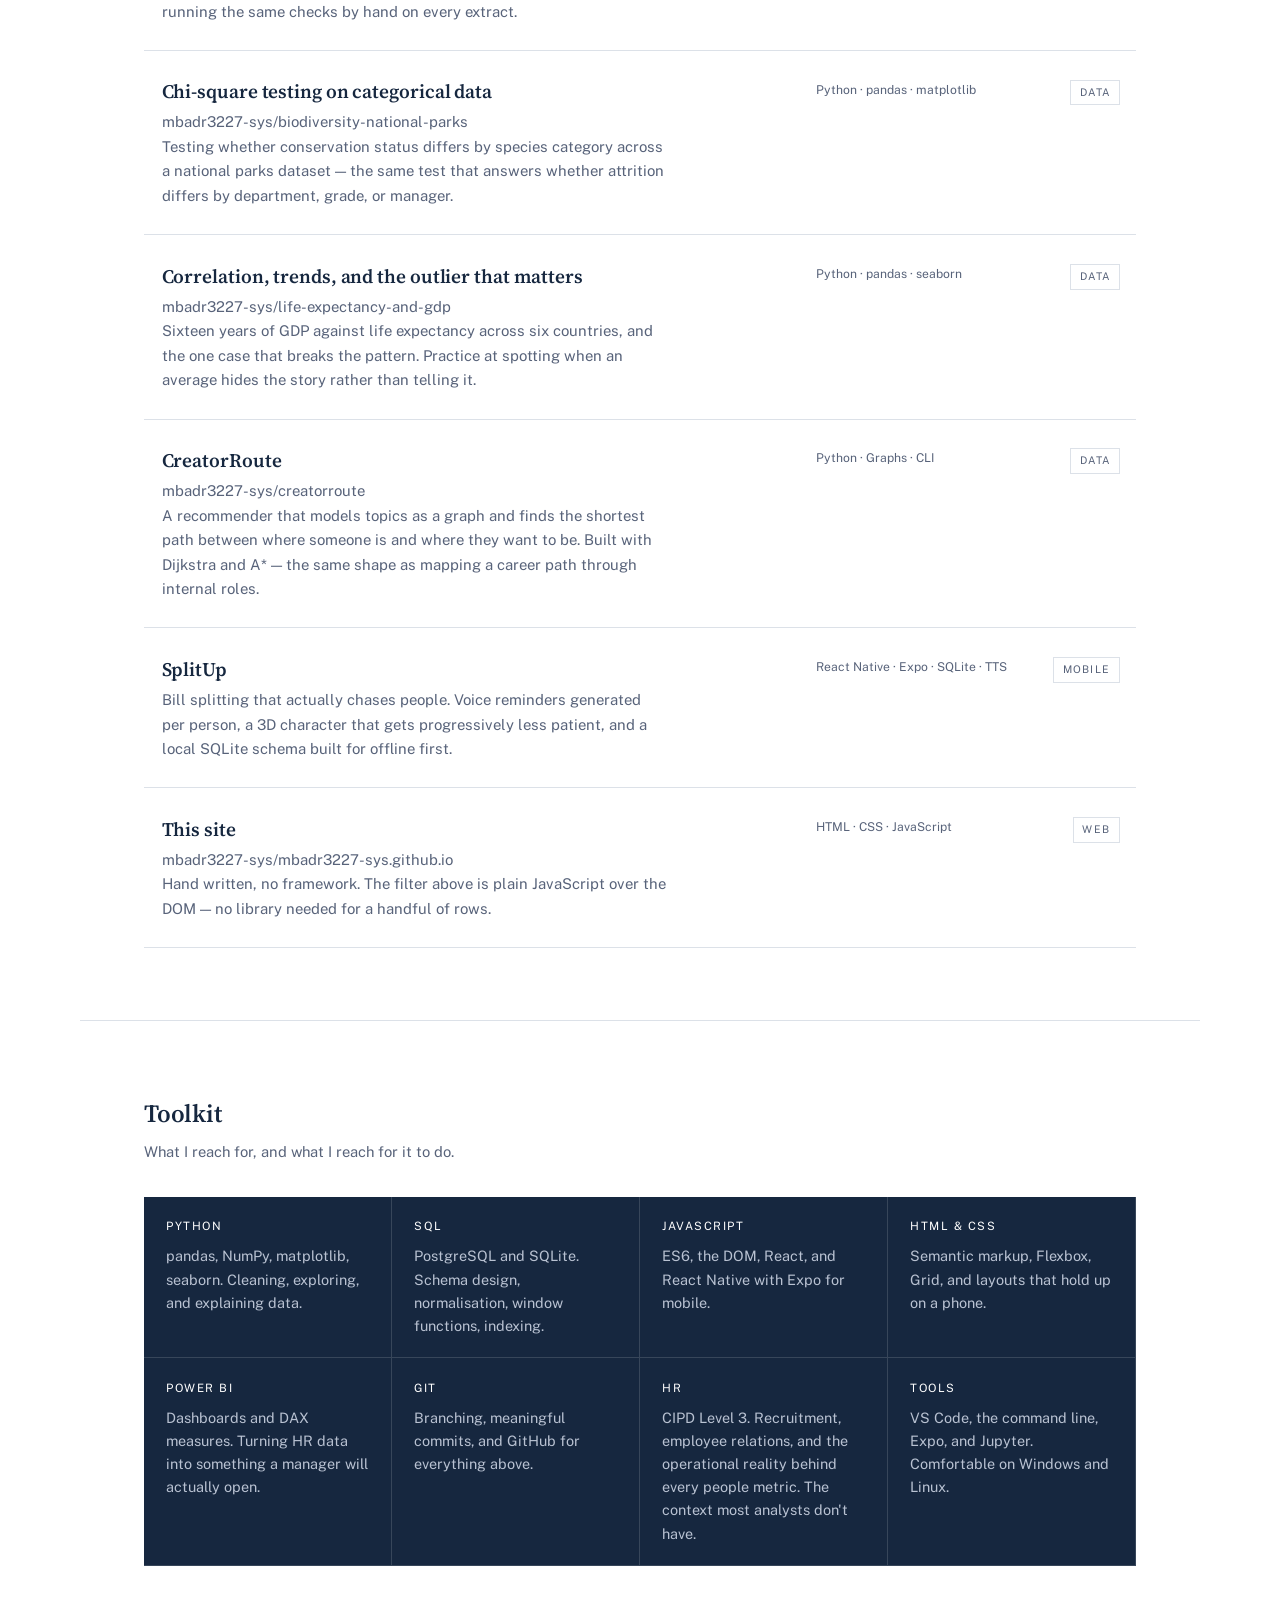
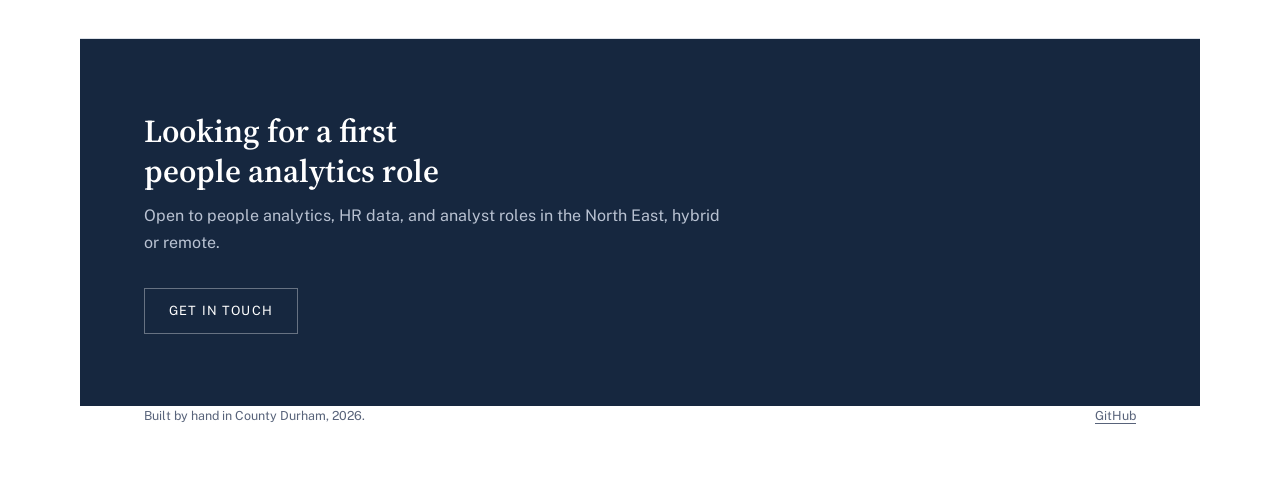
==== commit d6e9f8a9: "Update index.html" ====
--- a/index.html
+++ b/index.html
@@ -148,6 +148,19 @@
         <p class="row-links"><a href="https://jammming-lyart.vercel.app" target="_blank" rel="noopener">Live demo</a></p>
       </li>
 
+                              <li class="row" data-type="data">
+                        <div class="row-name">
+                            <h3>HR attrition drivers</h3>
+                            <p class="row-repo"><a href="https://github.com/mbadr3227-sys/hr-attrition-analysis" target="_blank" rel="noopener">mbadr3227-sys/hr-attrition-analysis</a></p>
+                            <p>Which employees leave, and what precedes it. Overtime tripled the attrition
+                                rate; sales roles ran sixteen times higher than research directors. Cleaned,
+                                encoded, and scaled 35 features into a modelling-ready set — and flagged why
+                                accuracy would be the wrong metric on a 16% minority class.</p>
+                        </div>
+                        <p class="row-stack">Python &middot; pandas &middot; scikit-learn &middot; Jupyter</p>
+                        <p class="row-tag">Data</p>
+                    </li>
+          
       <li class="row" data-type="data">
         <div class="row-name">
           <h3>Cohort and retention analysis</h3>
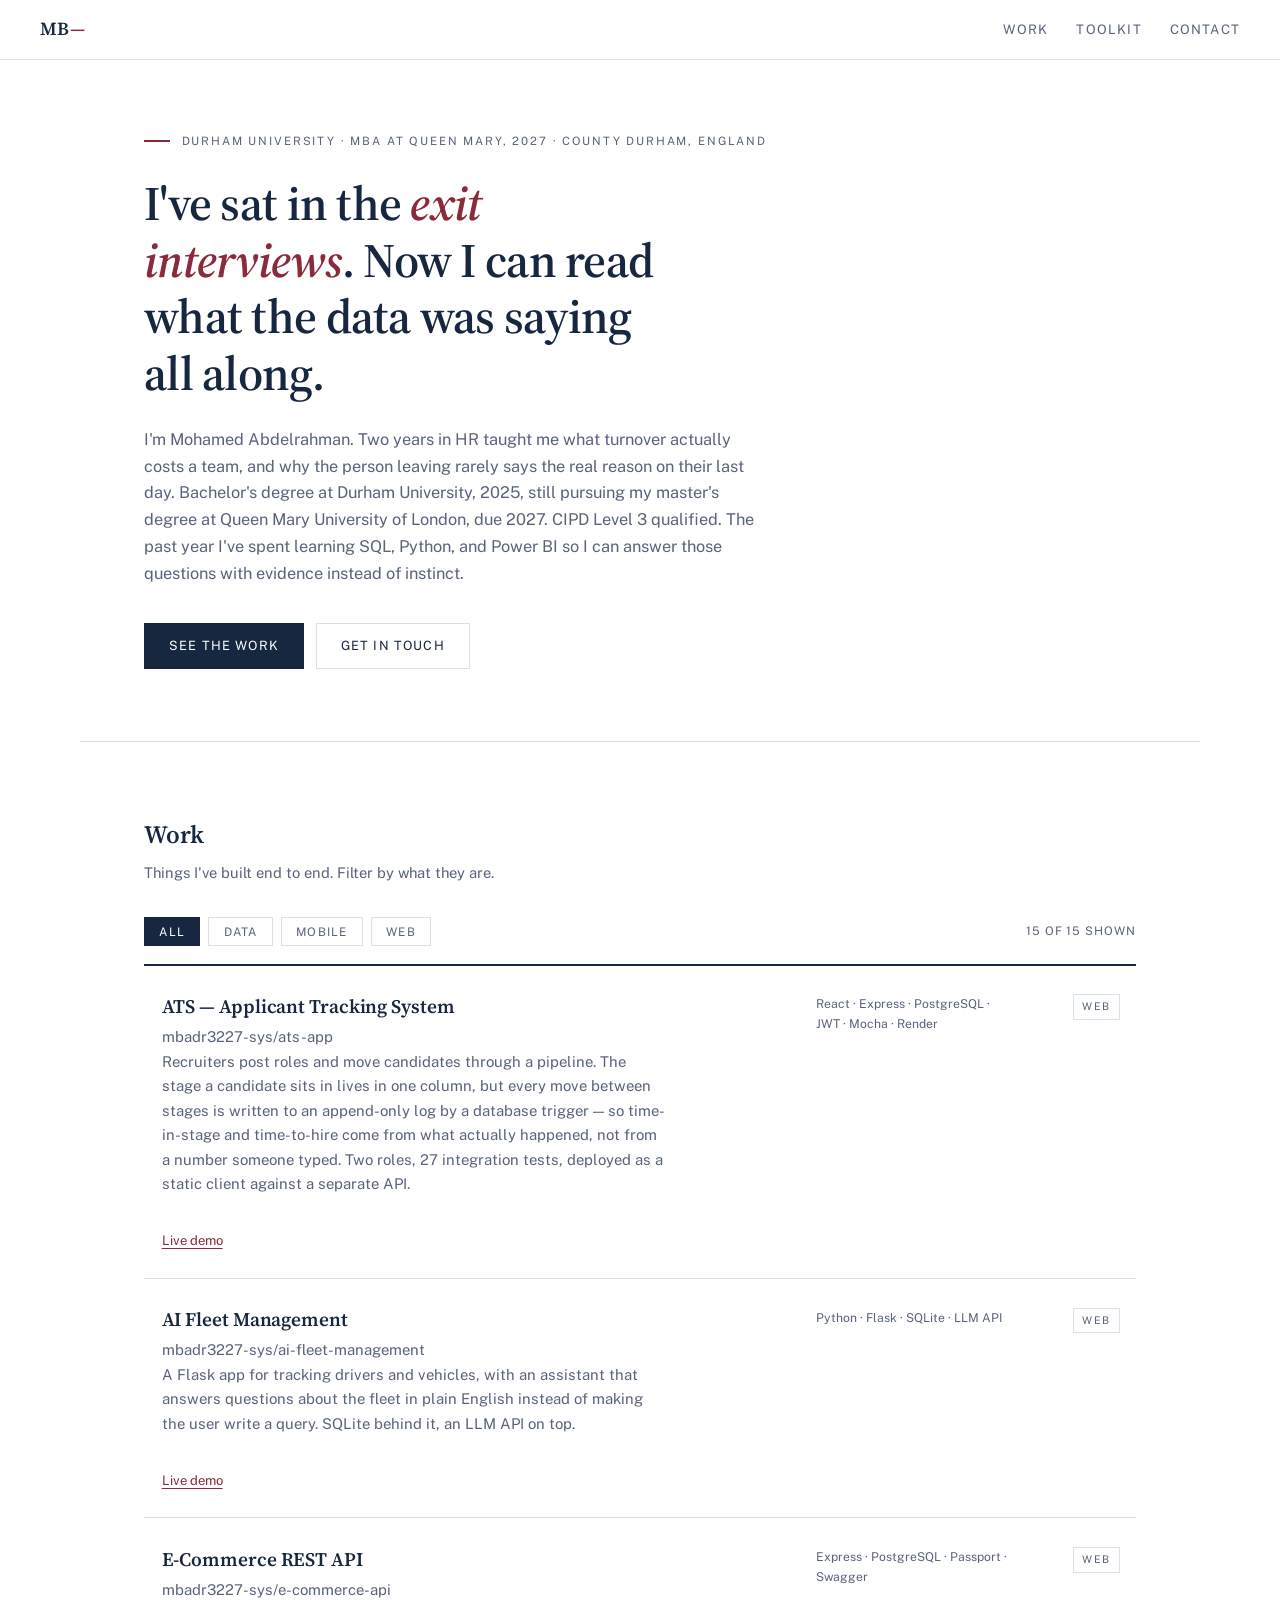
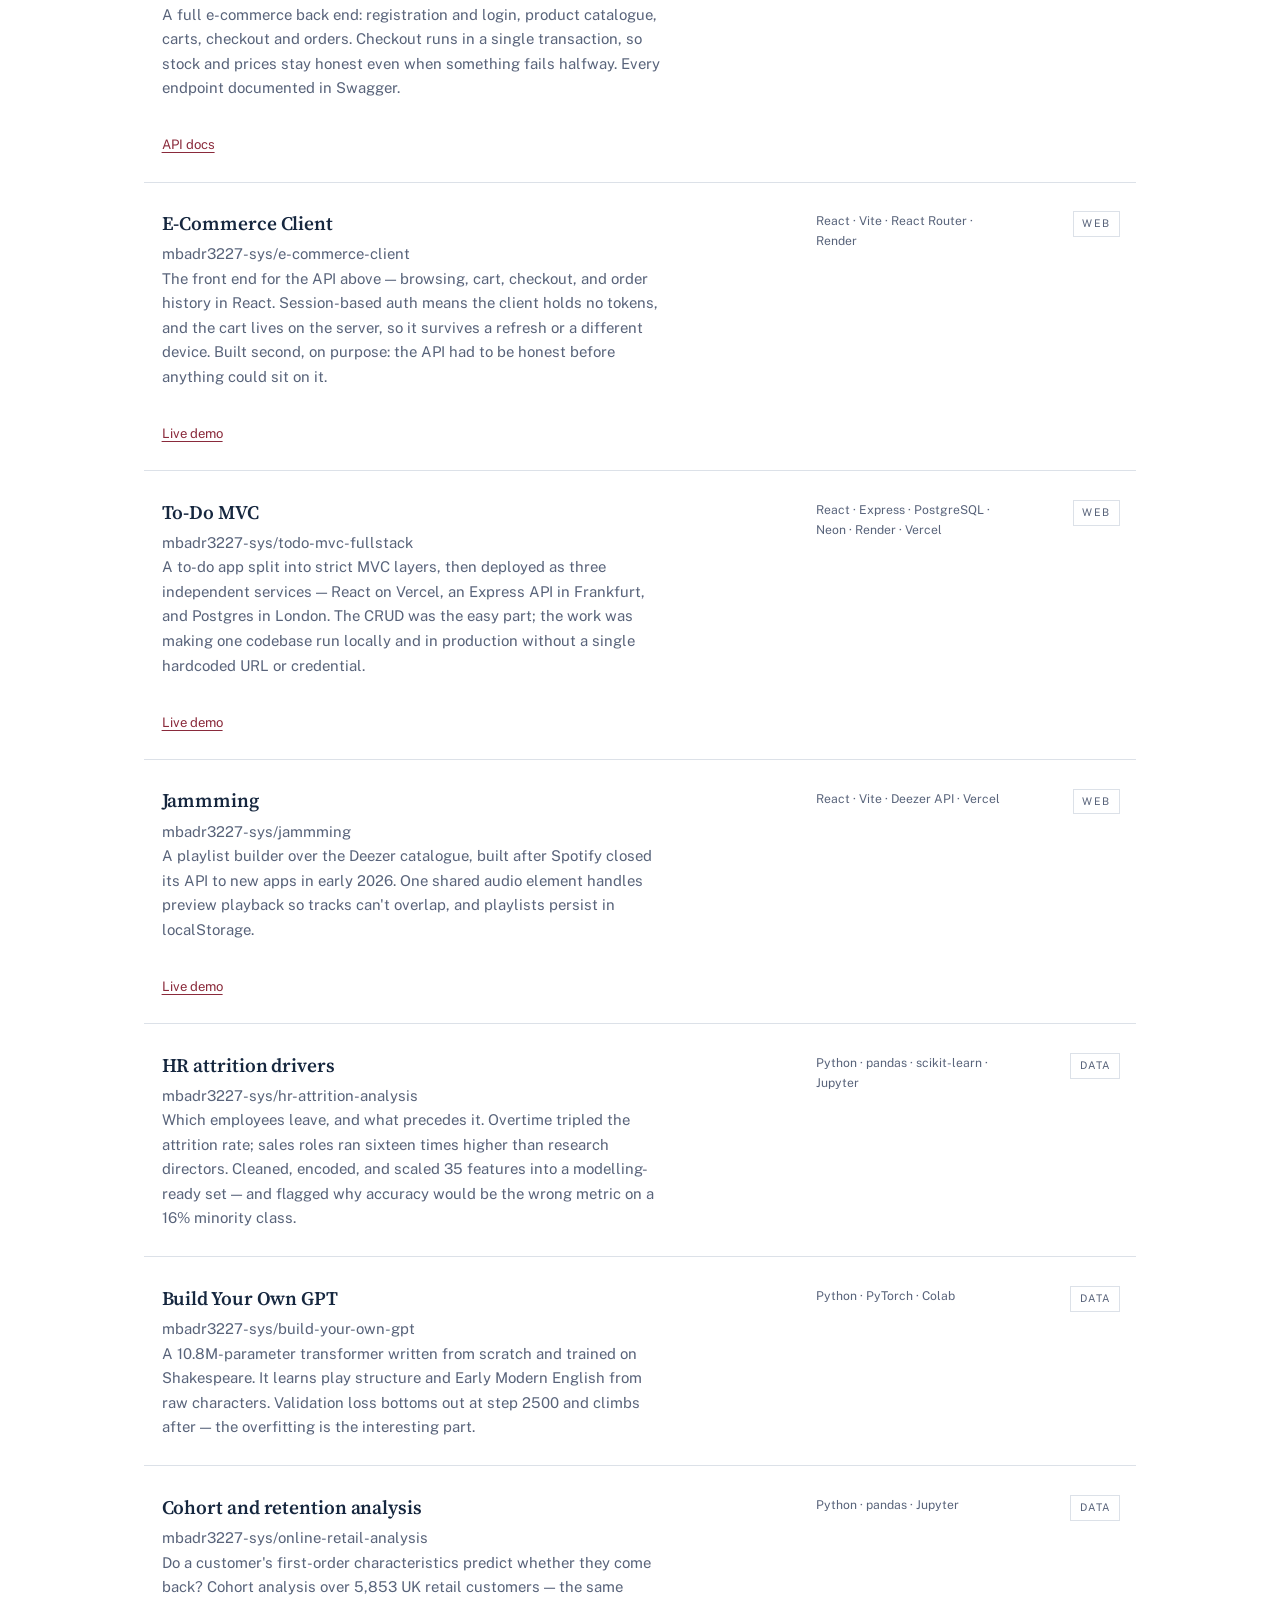
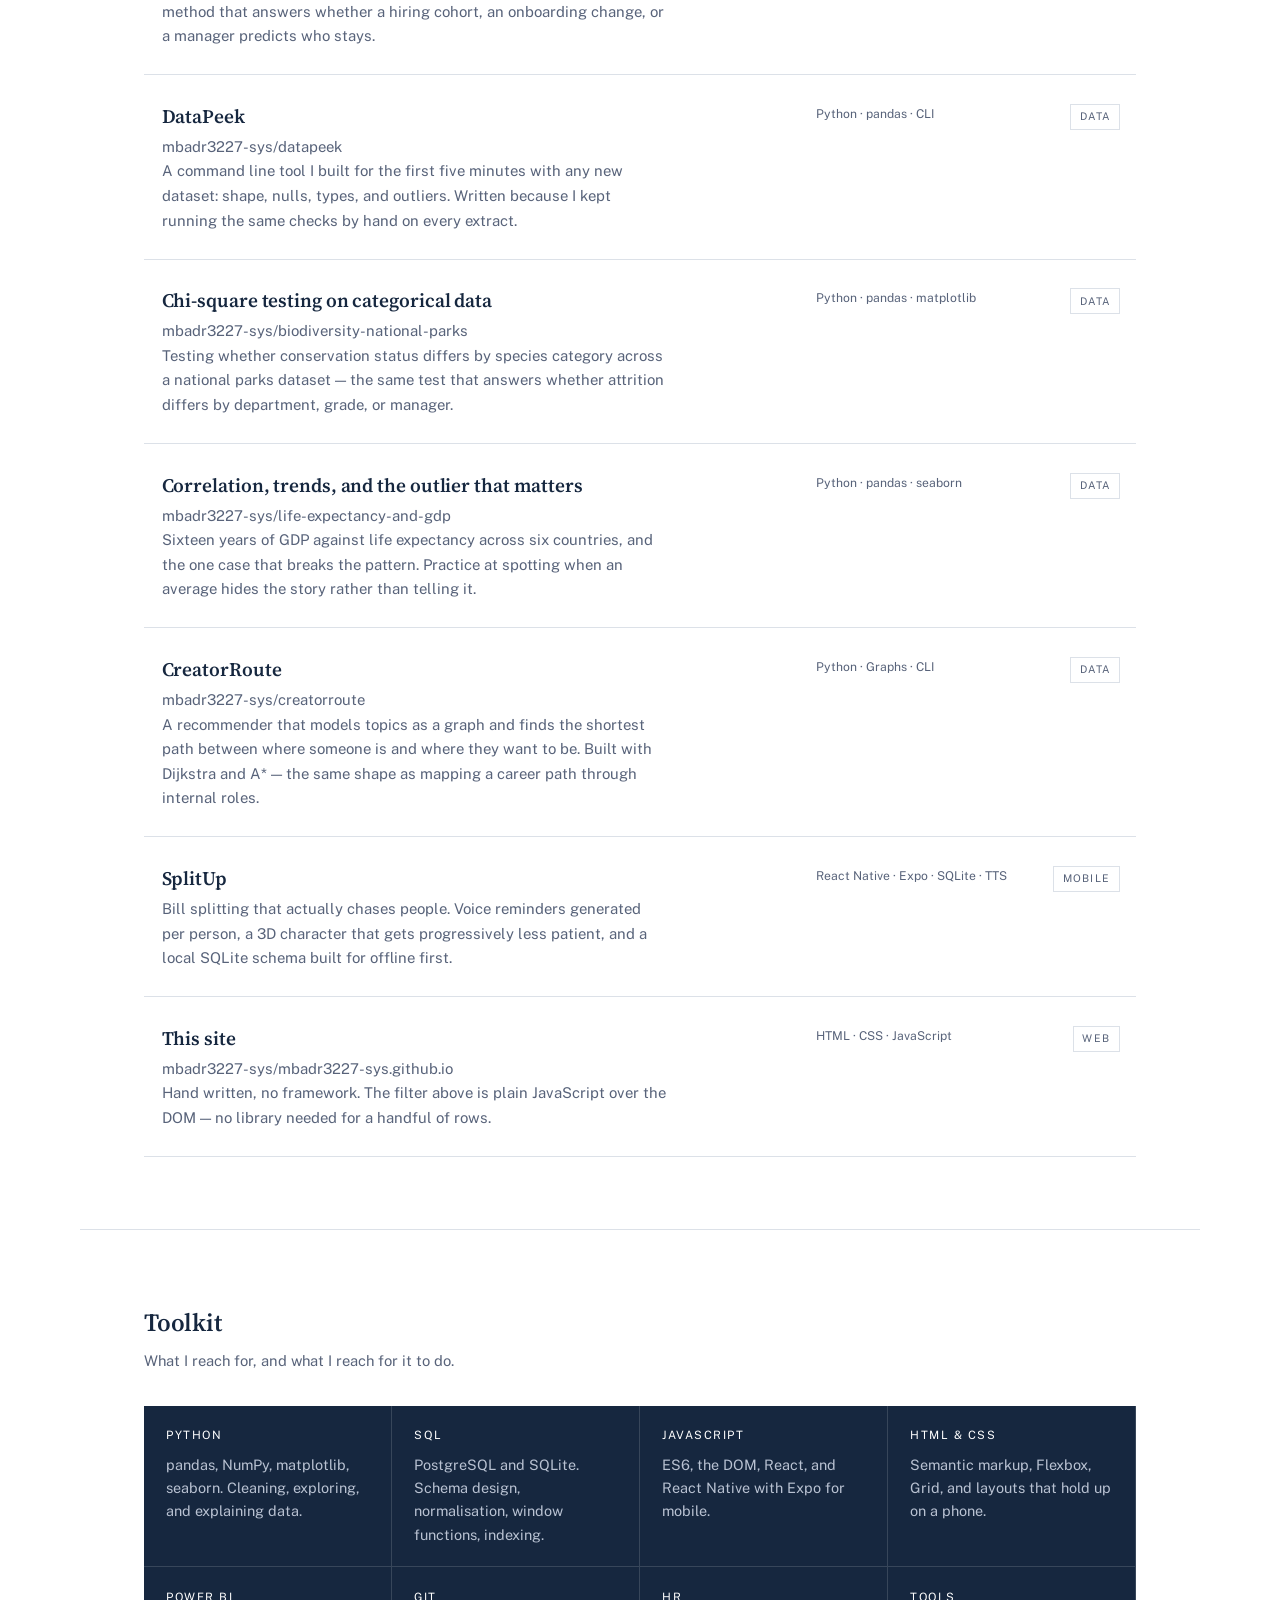
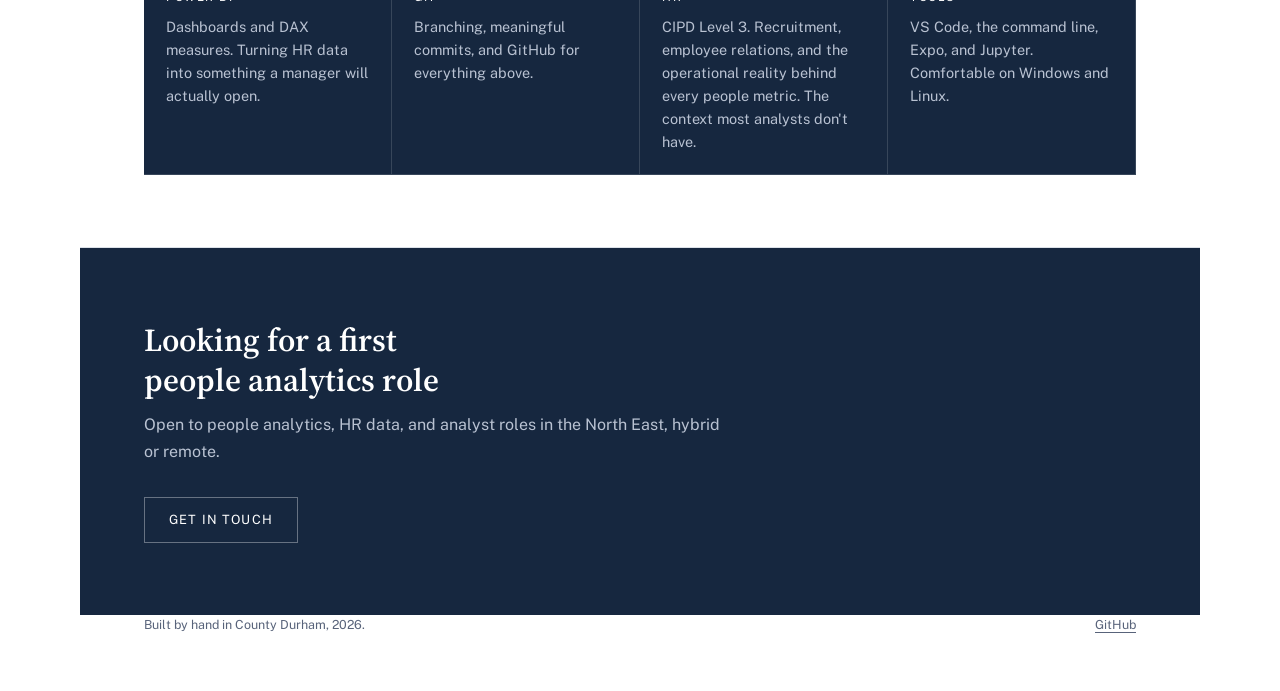
==== commit 1c66ffca: "Update index.html" ====
--- a/index.html
+++ b/index.html
@@ -163,6 +163,20 @@
           
       <li class="row" data-type="data">
         <div class="row-name">
+          <h3>Build Your Own GPT</h3>
+          <p class="row-repo"><a href="https://github.com/mbadr3227-sys/build-your-own-gpt" target="_blank" rel="noopener">mbadr3227-sys/build-your-own-gpt</a></p>
+          <p>A 10.8M-parameter transformer written from scratch and trained on
+             Shakespeare. It learns play structure and Early Modern English from
+             raw characters. Validation loss bottoms out at step 2500 and climbs
+             after — the overfitting is the interesting part.</p>
+        </div>
+        <p class="row-stack">Python &middot; PyTorch &middot; Colab</p>
+        <p class="row-tag">Data</p>
+      </li>
+
+          
+      <li class="row" data-type="data">
+        <div class="row-name">
           <h3>Cohort and retention analysis</h3>
           <p class="row-repo"><a href="https://github.com/mbadr3227-sys/online-retail-analysis" target="_blank" rel="noopener">mbadr3227-sys/online-retail-analysis</a></p>
           <p>Do a customer's first-order characteristics predict whether they come back?
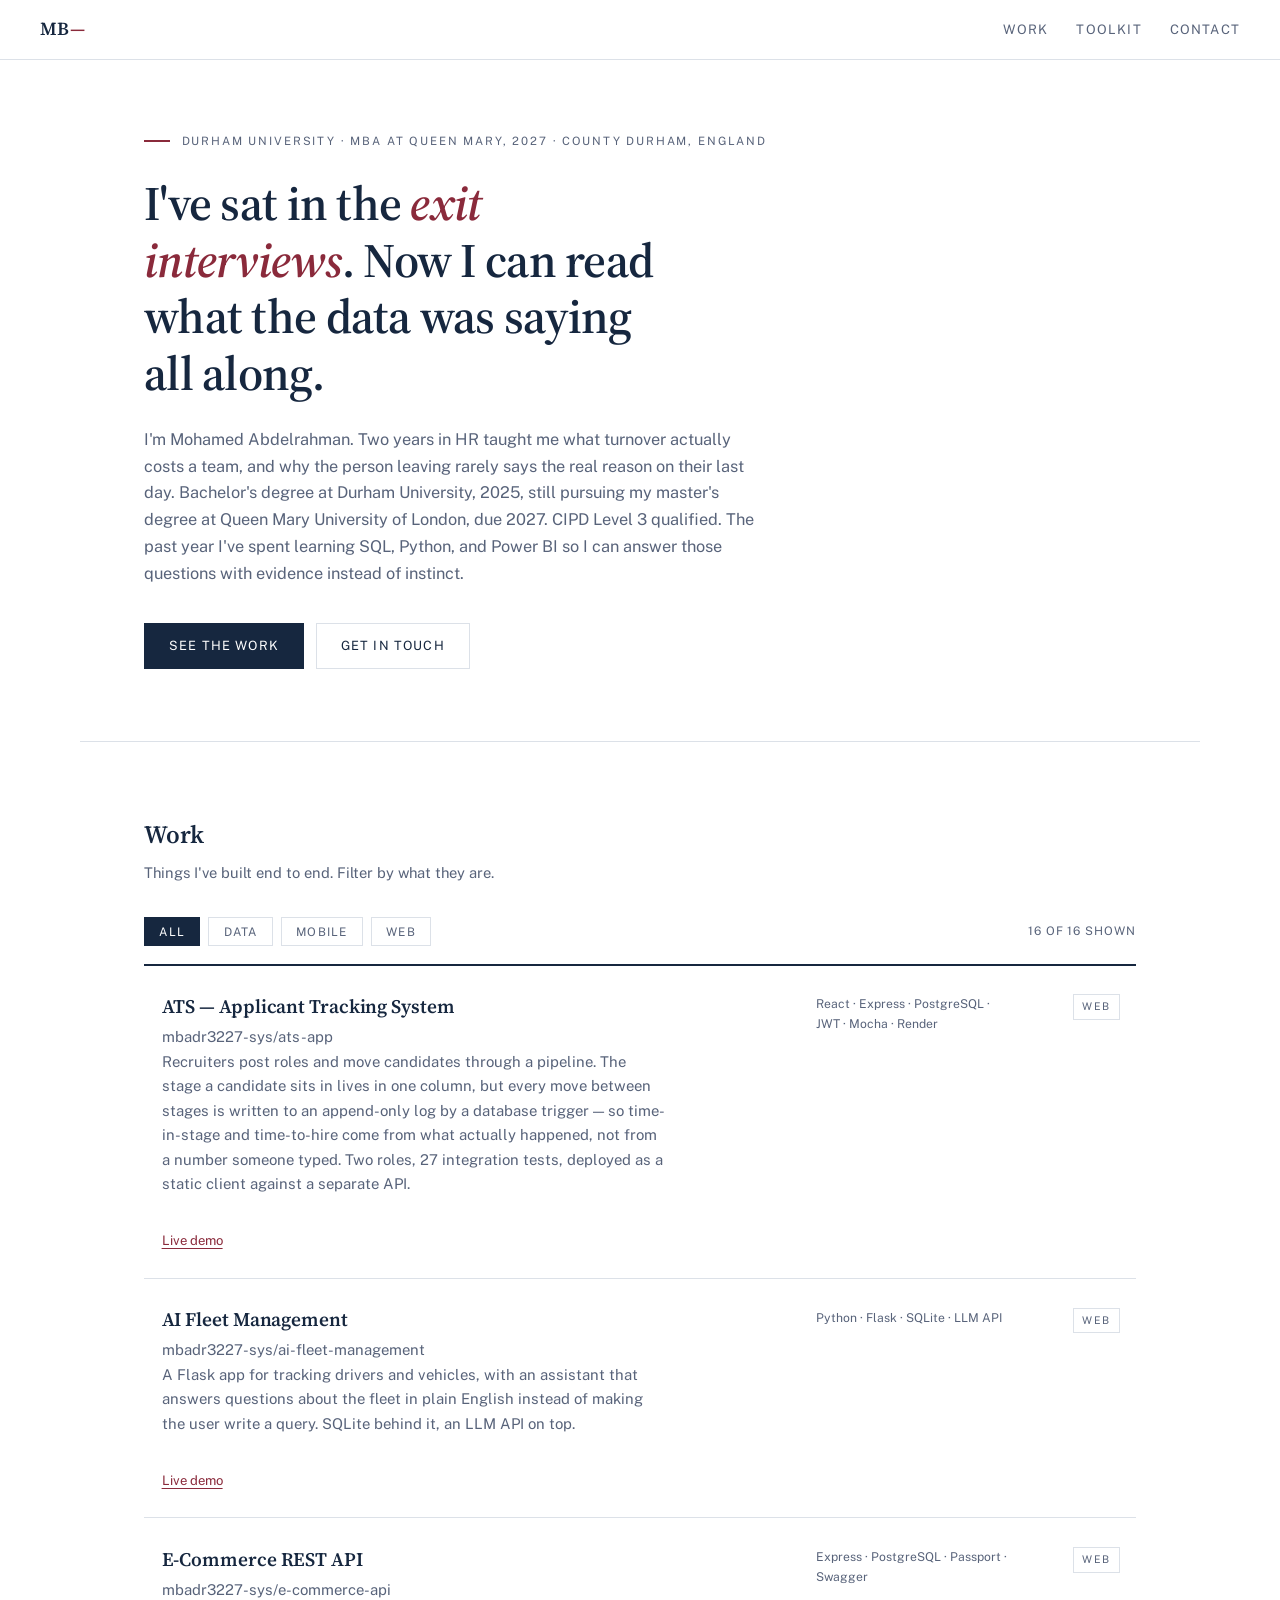
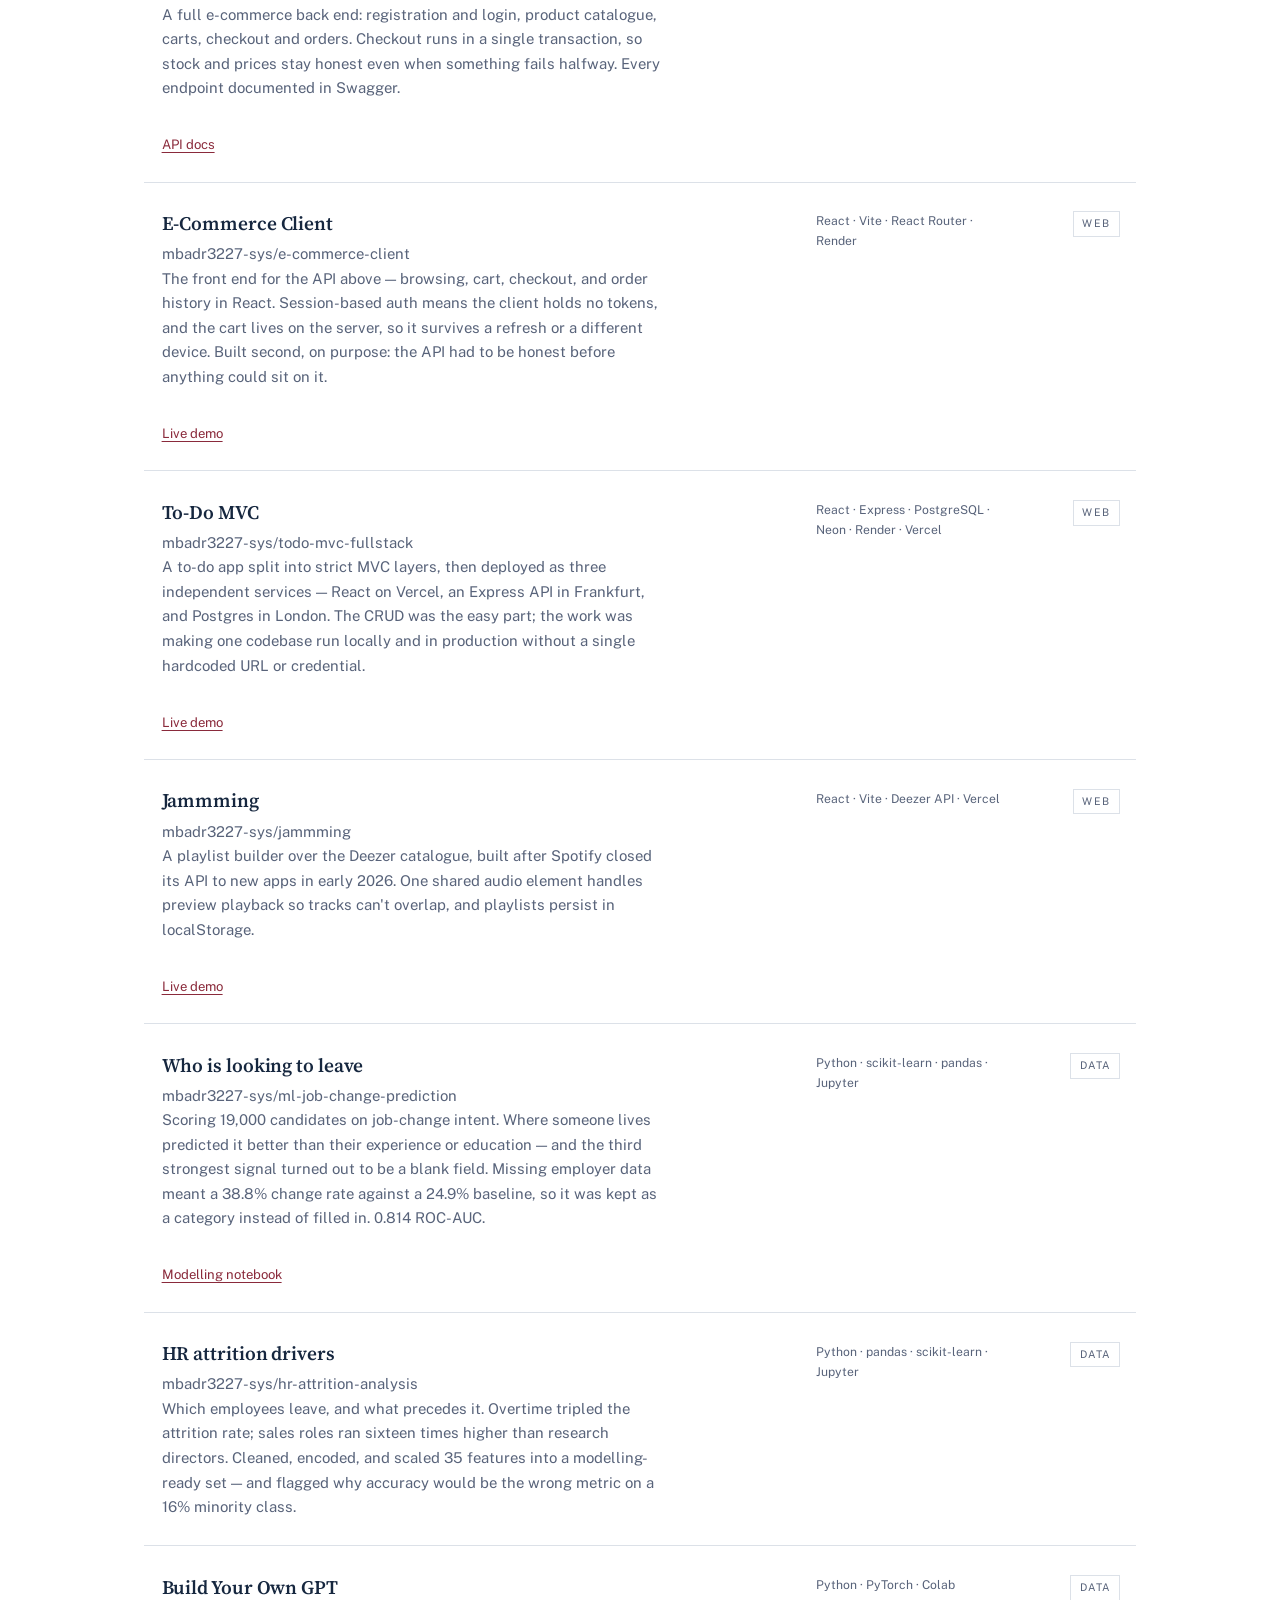
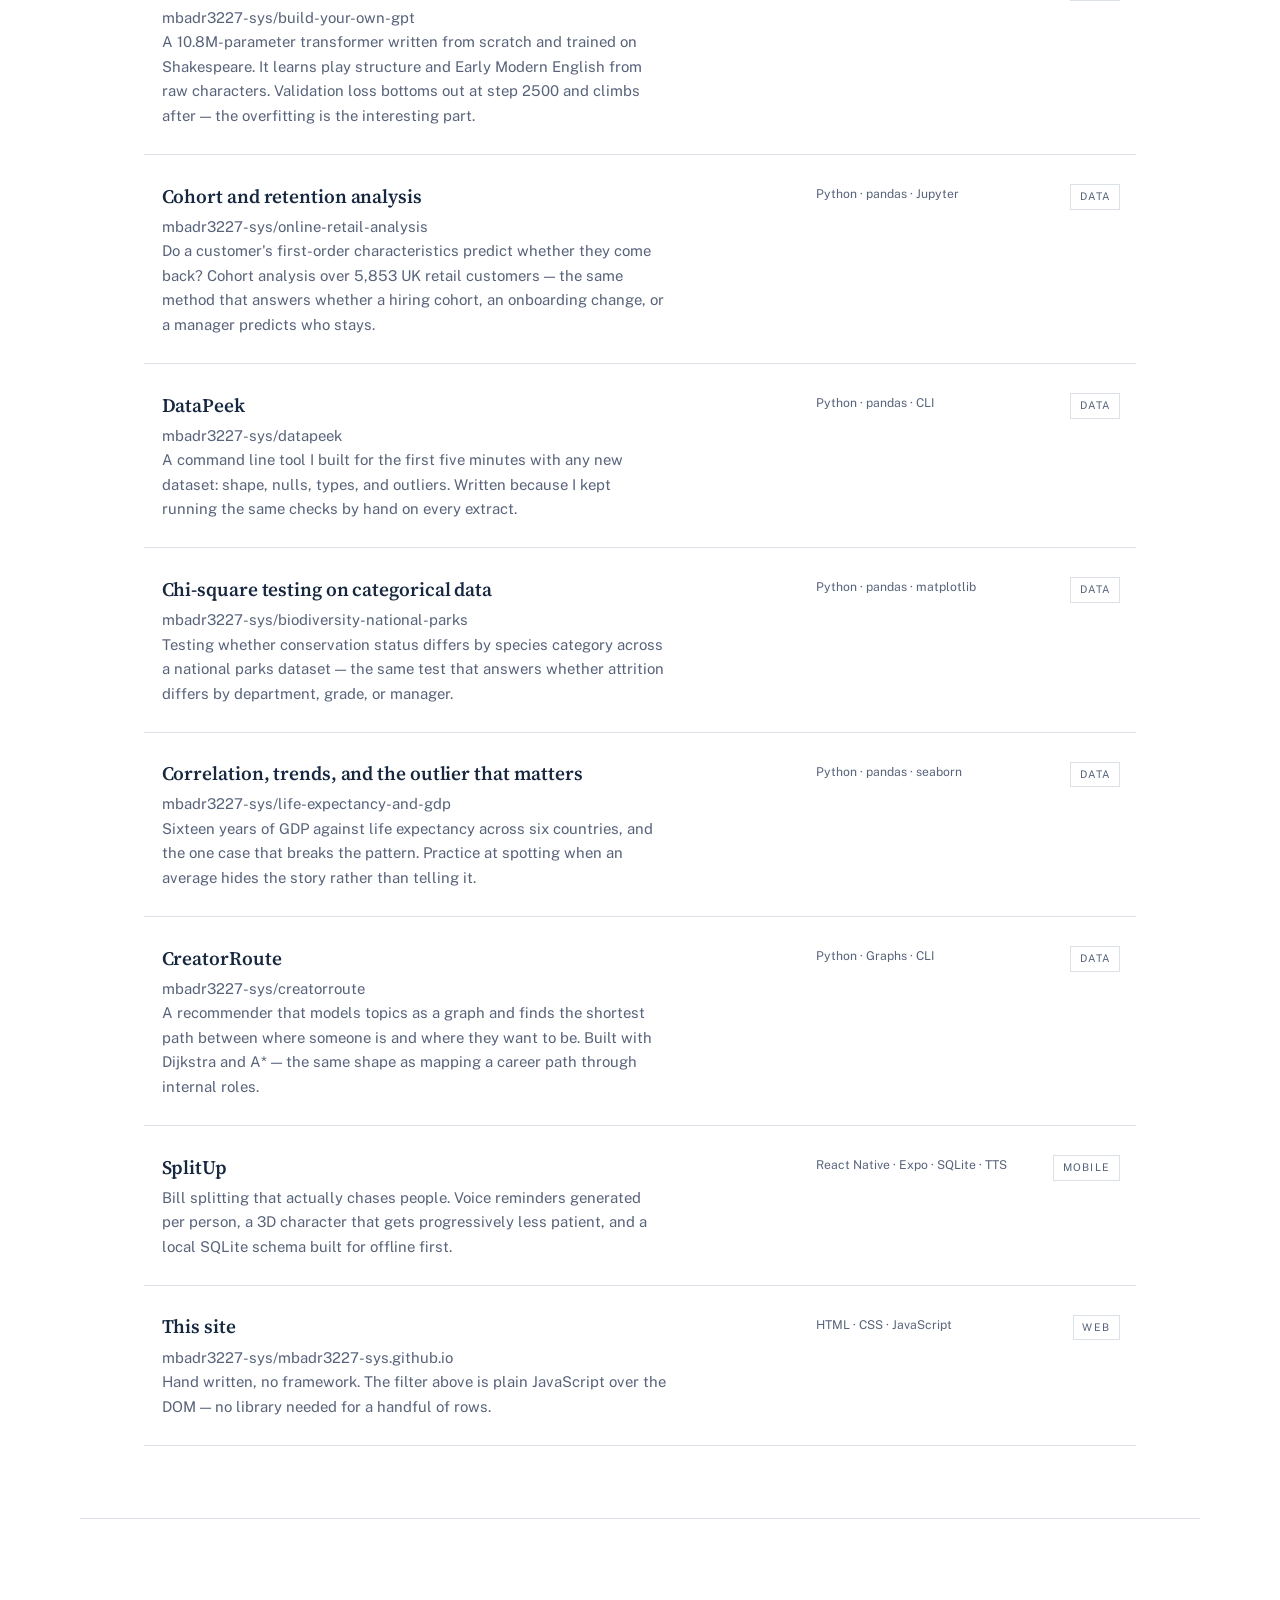
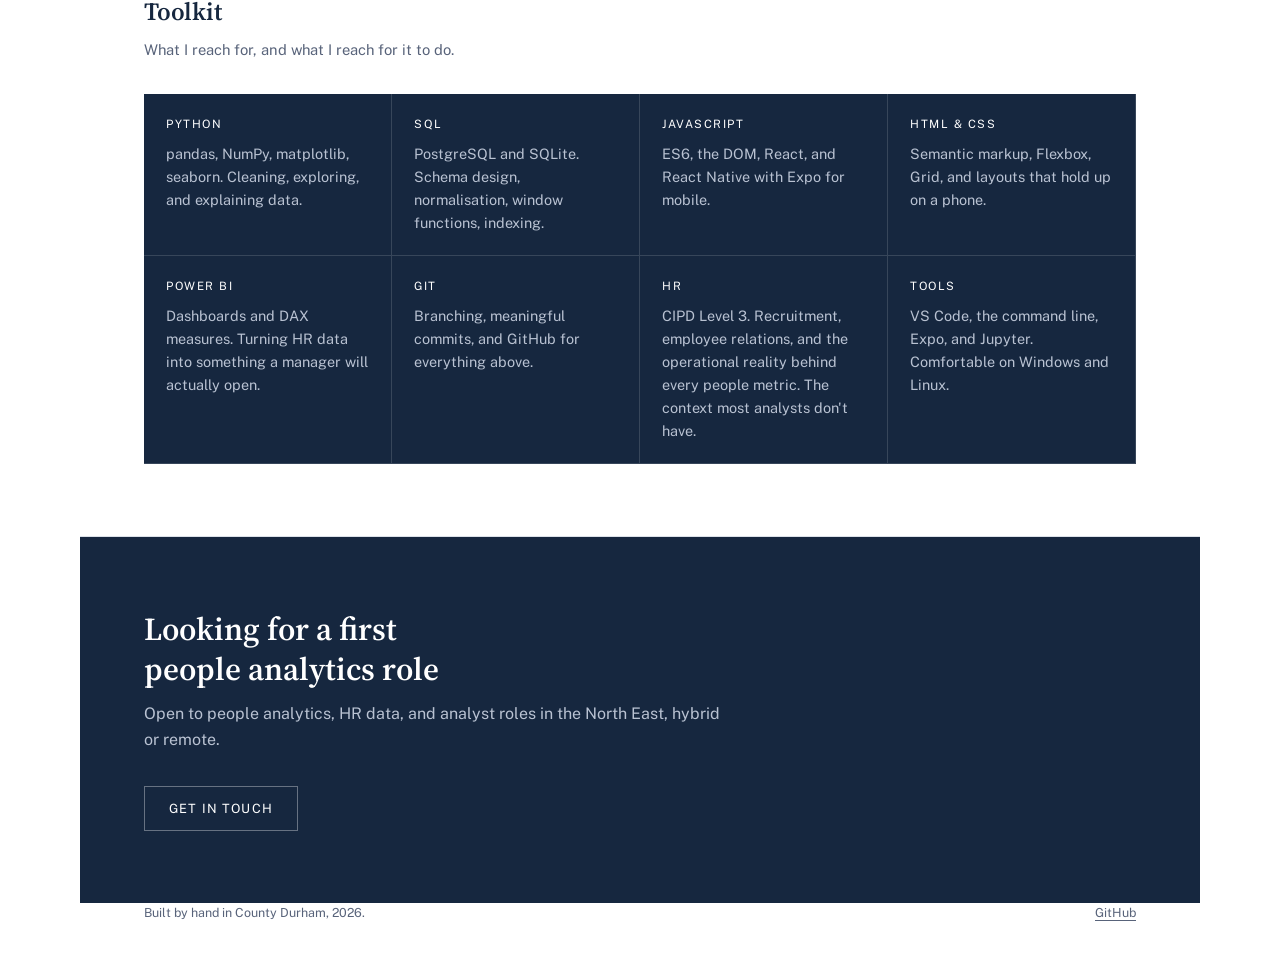
==== commit df3e9ed7: "Update index.html" ====
--- a/index.html
+++ b/index.html
@@ -147,7 +147,20 @@
         <p class="row-tag">Web</p>
         <p class="row-links"><a href="https://jammming-lyart.vercel.app" target="_blank" rel="noopener">Live demo</a></p>
       </li>
-
+    <li class="row" data-type="data">
+      <div class="row-name">
+        <h3>Who is looking to leave</h3>
+        <p class="row-repo"><a href="https://github.com/mbadr3227-sys/ml-job-change-prediction" target="_blank" rel="noopener">mbadr3227-sys/ml-job-change-prediction</a></p>
+        <p>Scoring 19,000 candidates on job-change intent. Where someone lives
+          predicted it better than their experience or education &mdash; and the
+          third strongest signal turned out to be a blank field. Missing
+          employer data meant a 38.8% change rate against a 24.9% baseline, so
+          it was kept as a category instead of filled in. 0.814 ROC-AUC.</p>
+      </div>
+      <p class="row-stack">Python &middot; scikit-learn &middot; pandas &middot; Jupyter</p>
+      <p class="row-tag">Data</p>
+      <p class="row-links"><a href="https://github.com/mbadr3227-sys/ml-job-change-prediction/blob/main/notebooks/03_modelling.ipynb" target="_blank" rel="noopener">Modelling notebook</a></p>
+    </li>
                               <li class="row" data-type="data">
                         <div class="row-name">
                             <h3>HR attrition drivers</h3>
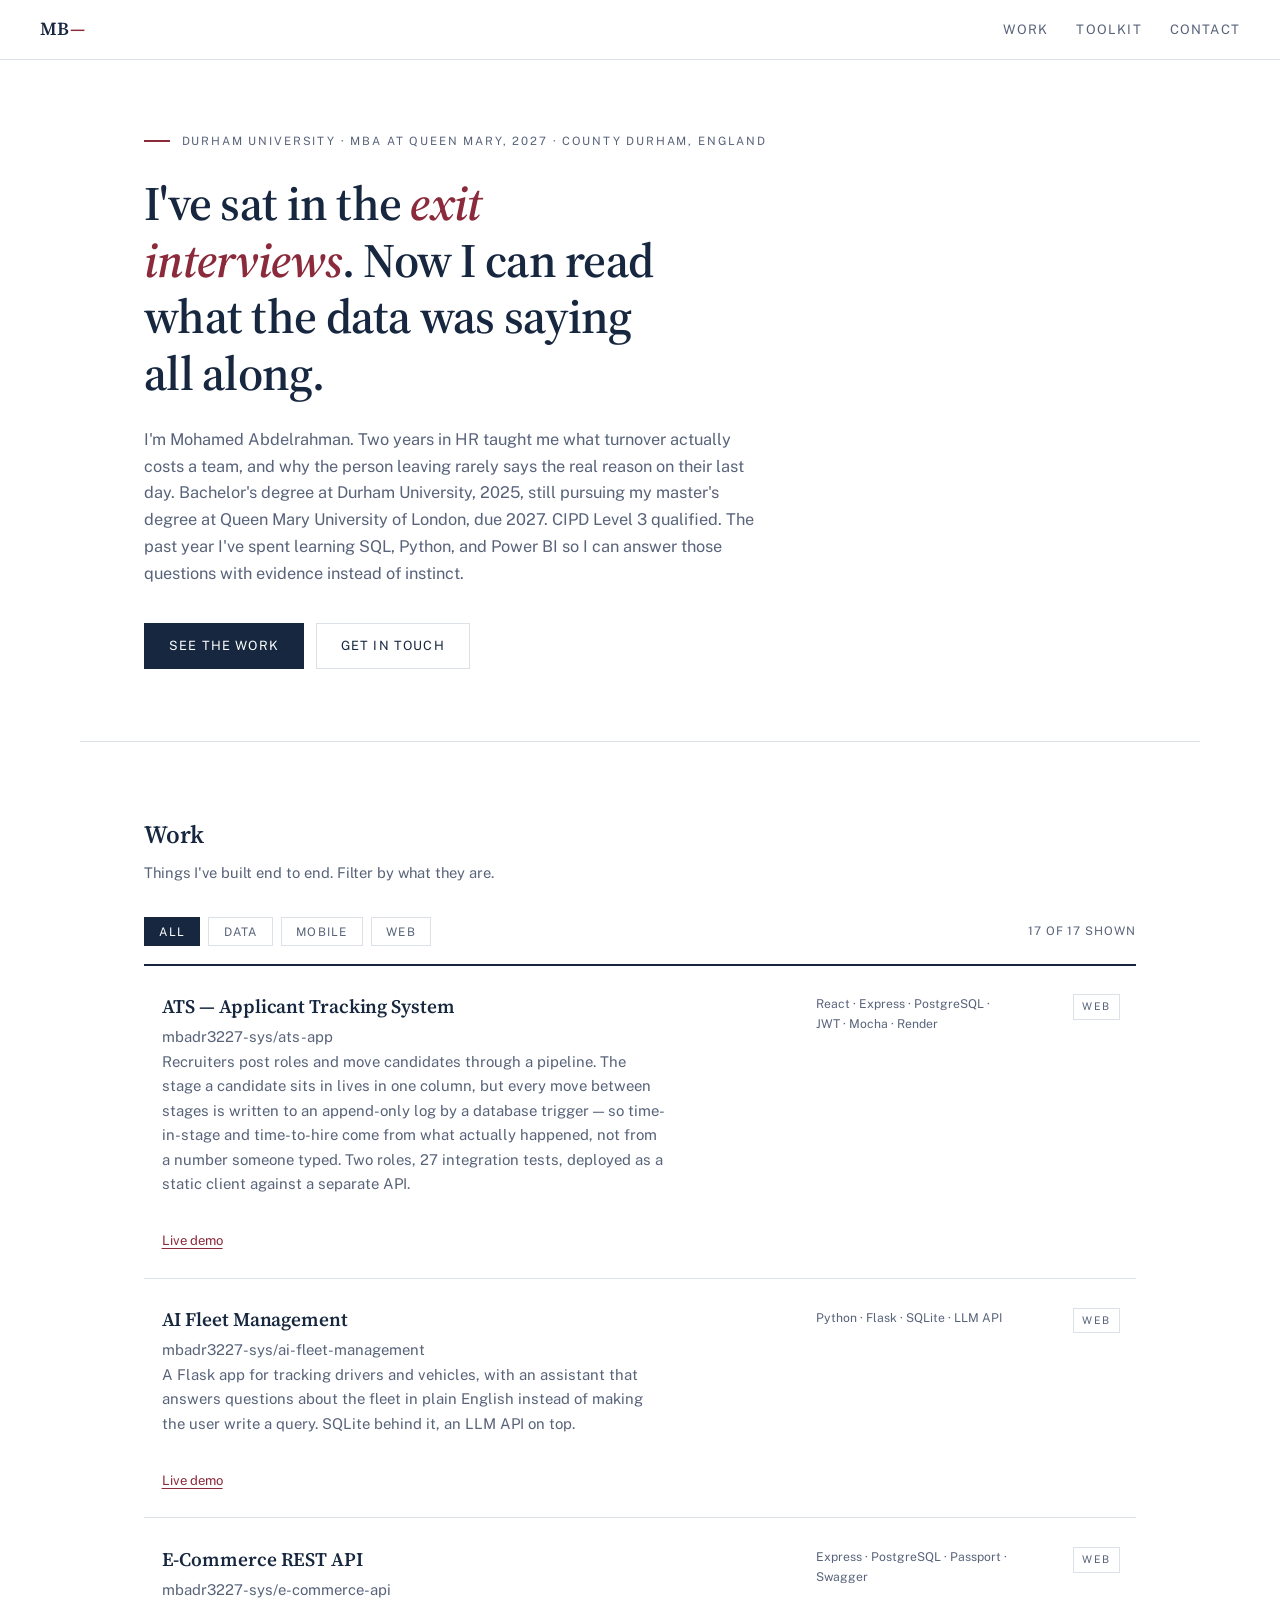
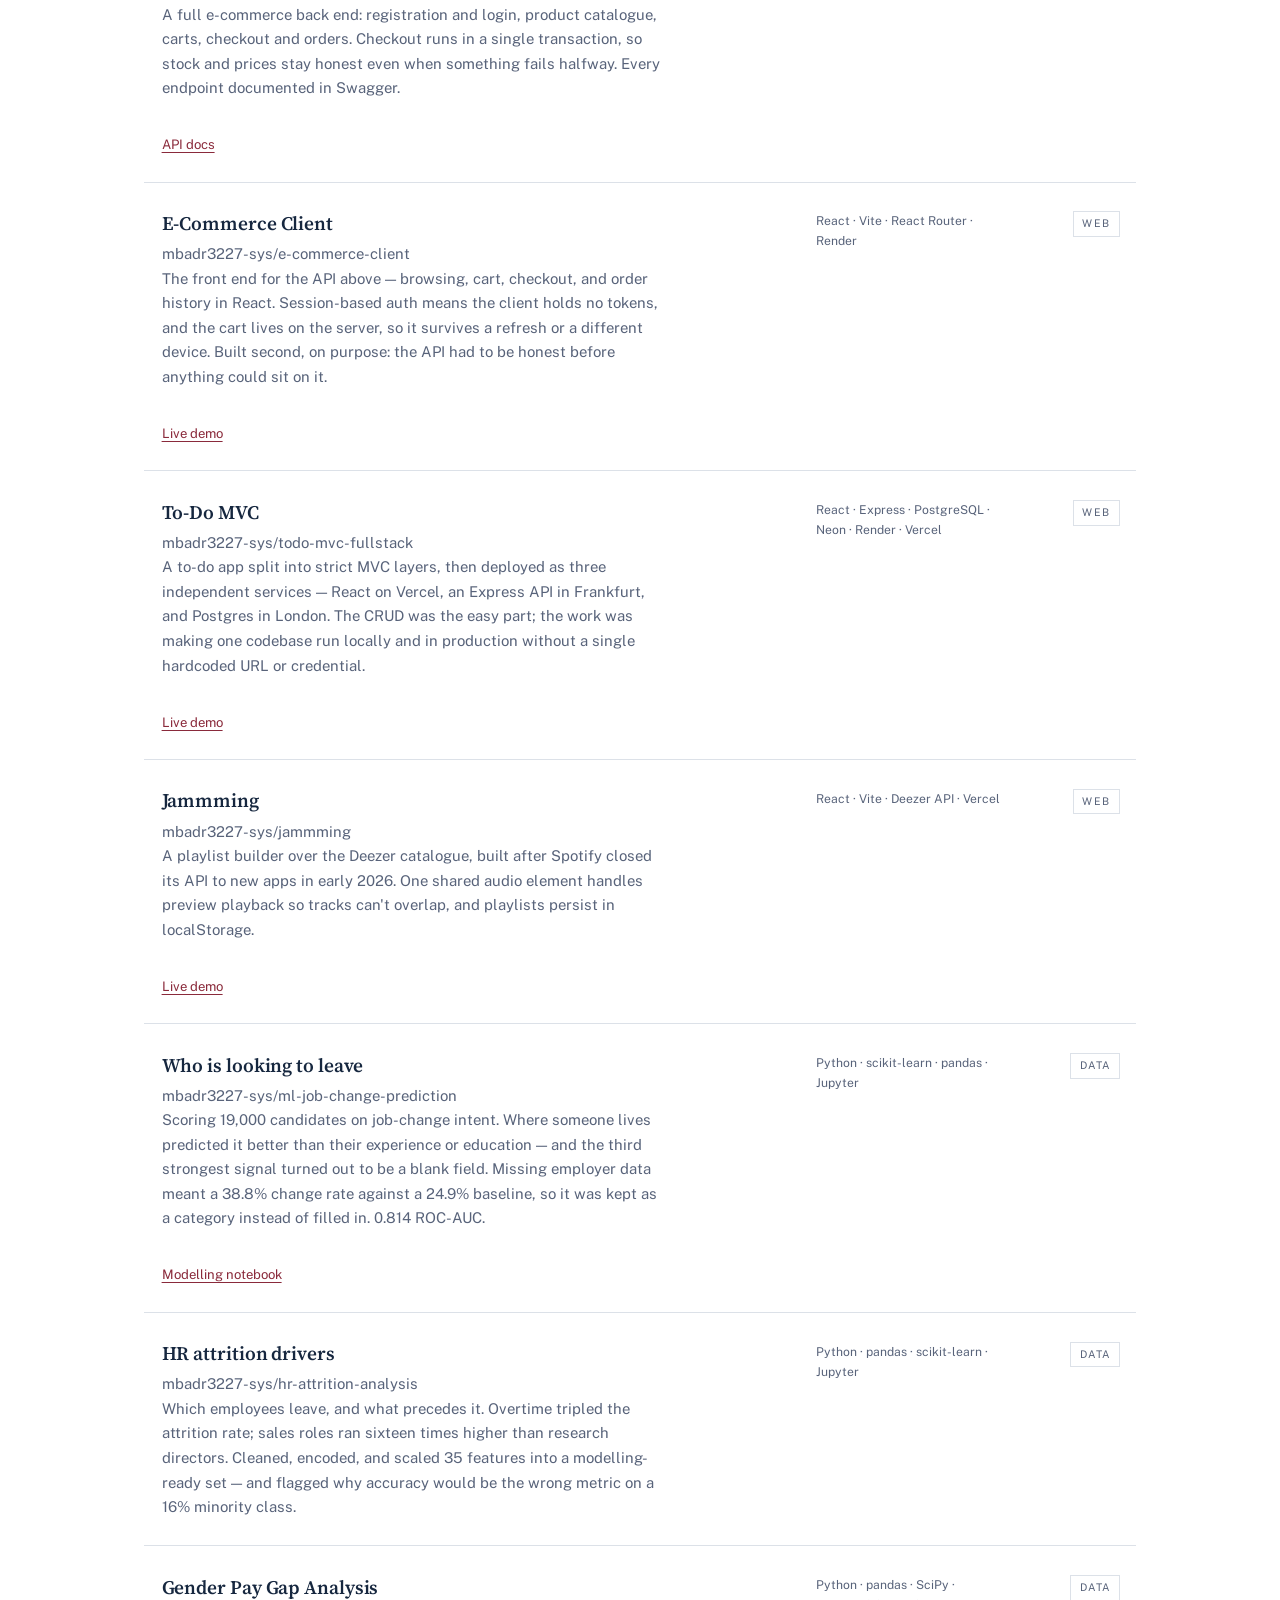
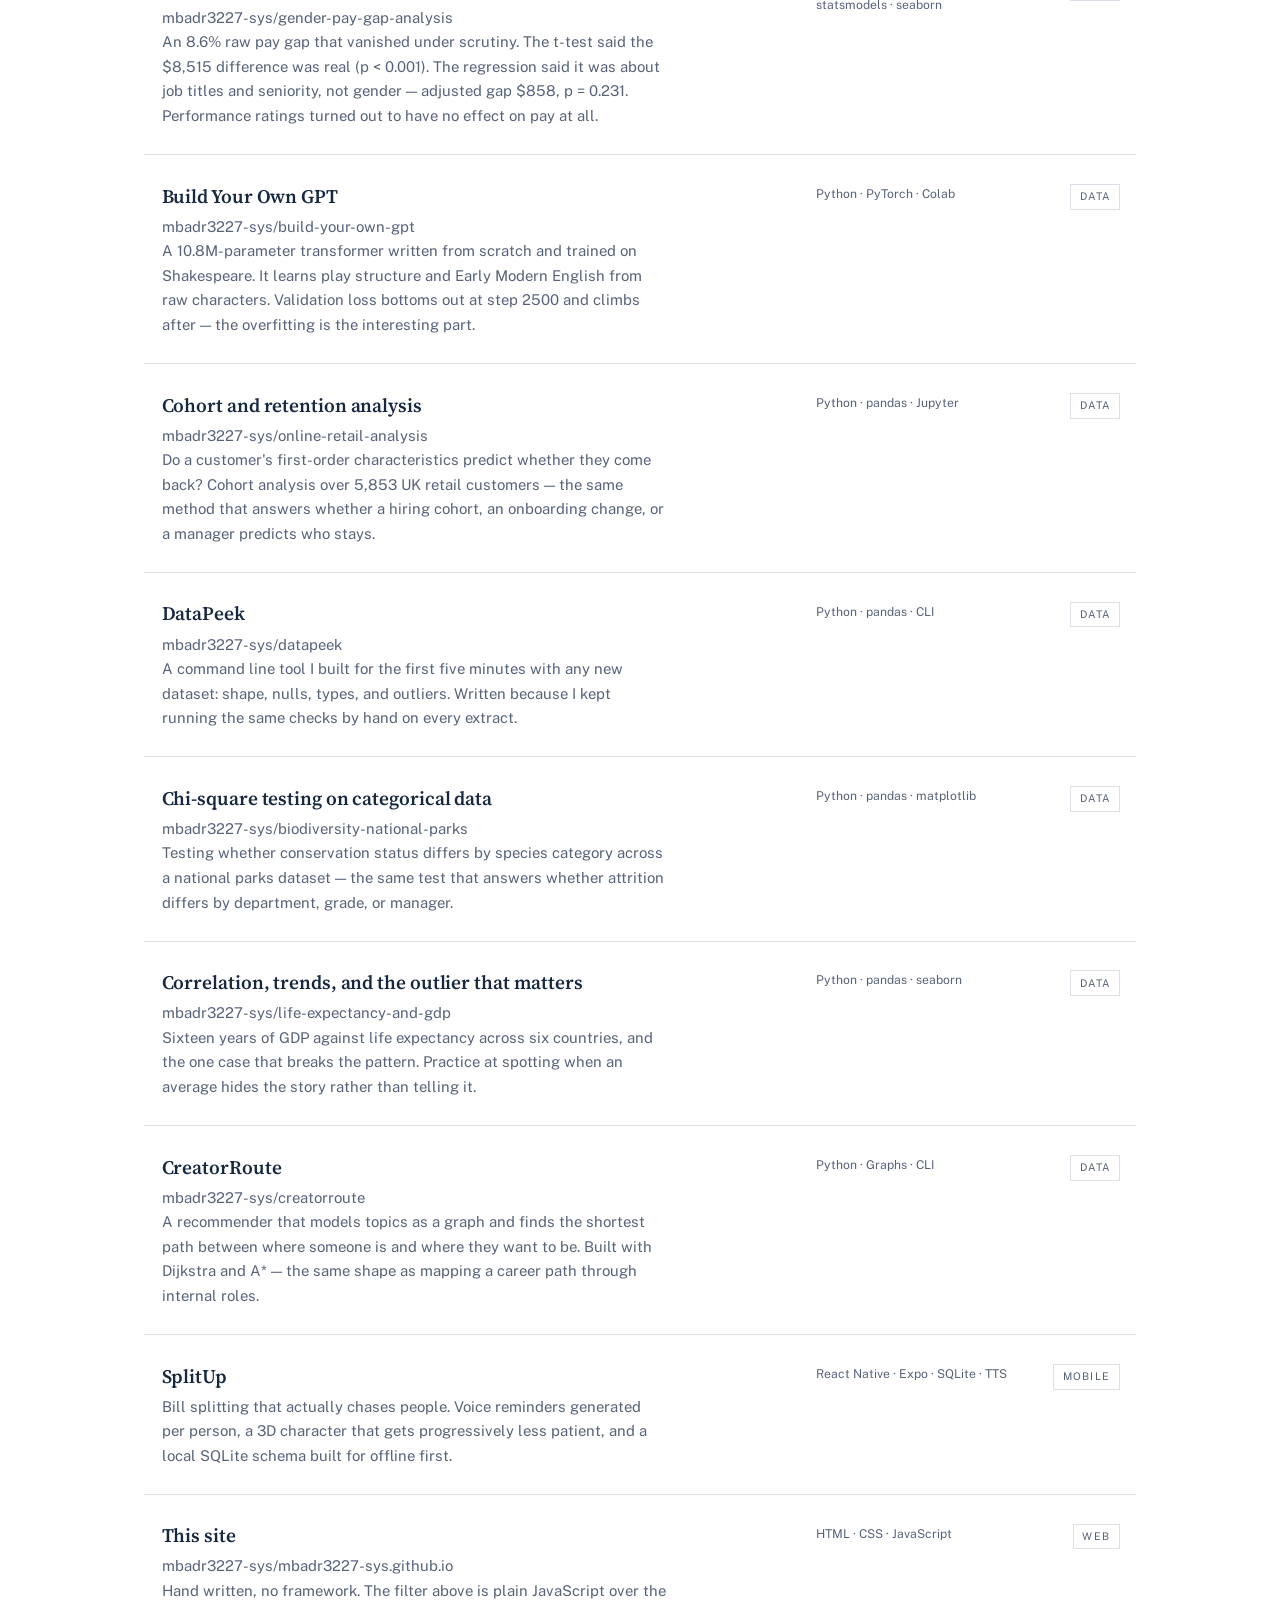
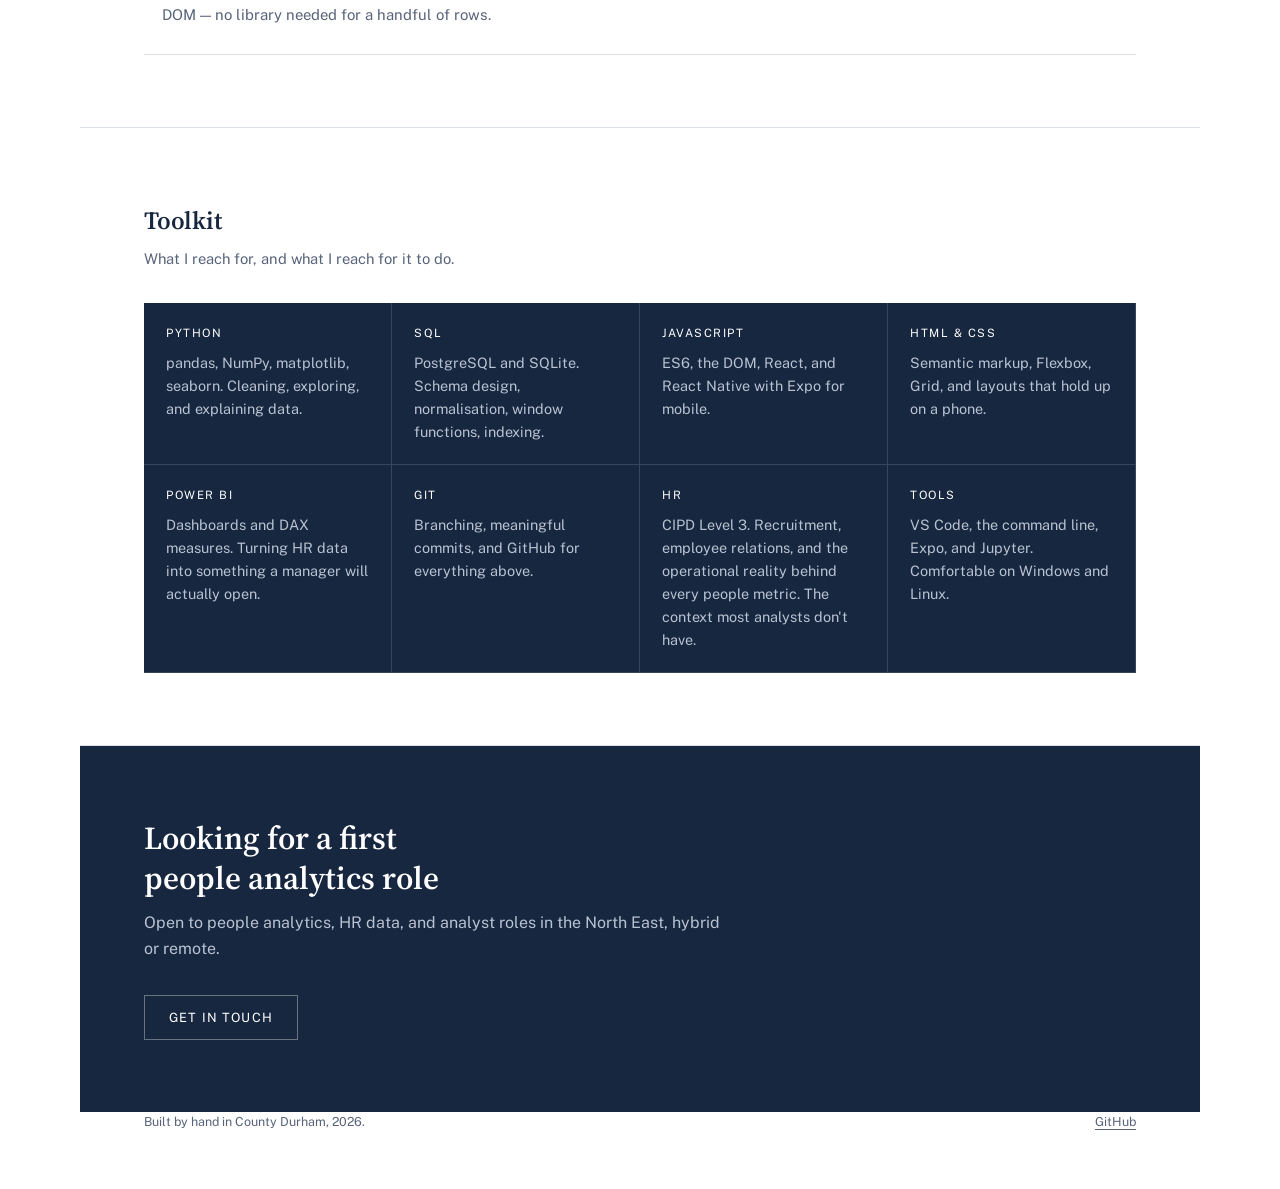
==== commit 628e1728: "Update index.html" ====
--- a/index.html
+++ b/index.html
@@ -173,6 +173,19 @@
                         <p class="row-stack">Python &middot; pandas &middot; scikit-learn &middot; Jupyter</p>
                         <p class="row-tag">Data</p>
                     </li>
+
+                <li class="row" data-type="data">
+        <div class="row-name">
+          <h3>Gender Pay Gap Analysis</h3>
+          <p class="row-repo"><a href="https://github.com/mbadr3227-sys/gender-pay-gap-analysis" target="_blank" rel="noopener">mbadr3227-sys/gender-pay-gap-analysis</a></p>
+          <p>An 8.6% raw pay gap that vanished under scrutiny. The t-test said the
+             $8,515 difference was real (p &lt; 0.001). The regression said it was
+             about job titles and seniority, not gender &mdash; adjusted gap $858,
+             p = 0.231. Performance ratings turned out to have no effect on pay at all.</p>
+        </div>
+        <p class="row-stack">Python &middot; pandas &middot; SciPy &middot; statsmodels &middot; seaborn</p>
+        <p class="row-tag">Data</p>
+      </li>
           
       <li class="row" data-type="data">
         <div class="row-name">
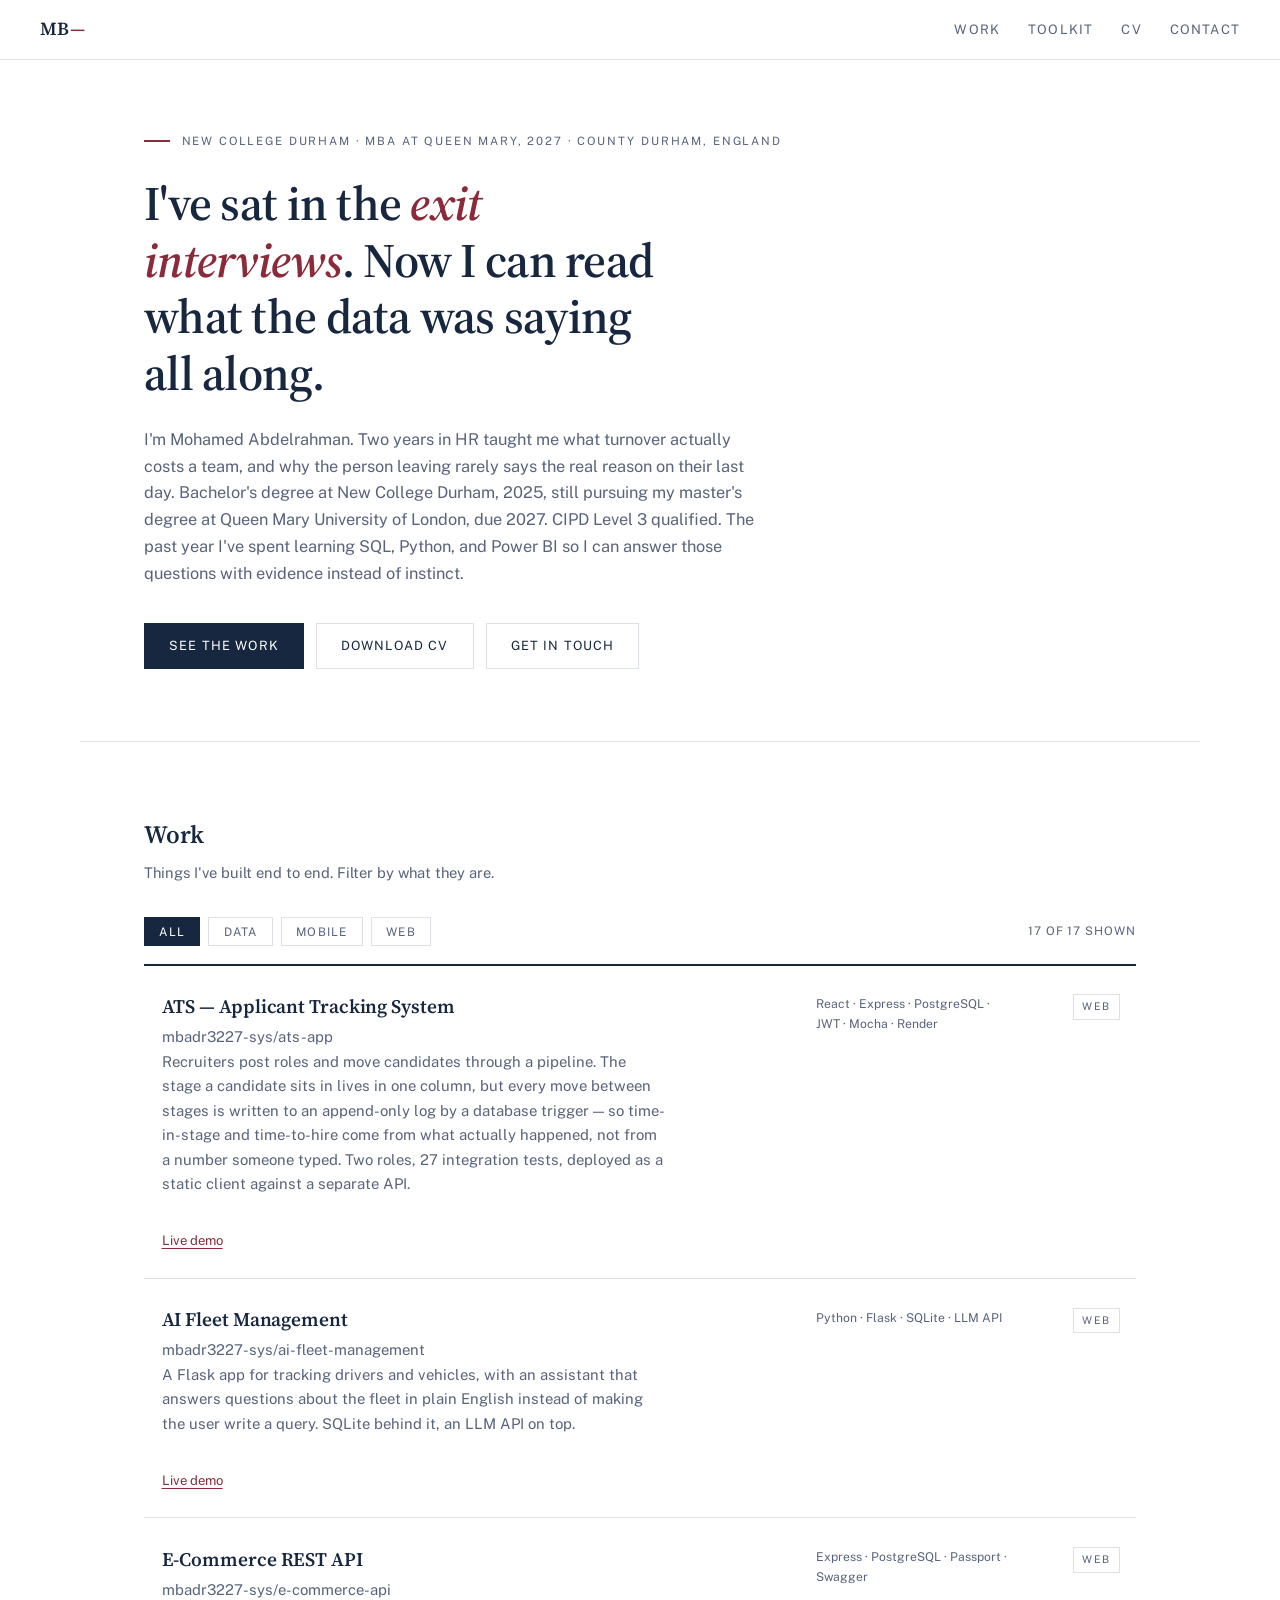
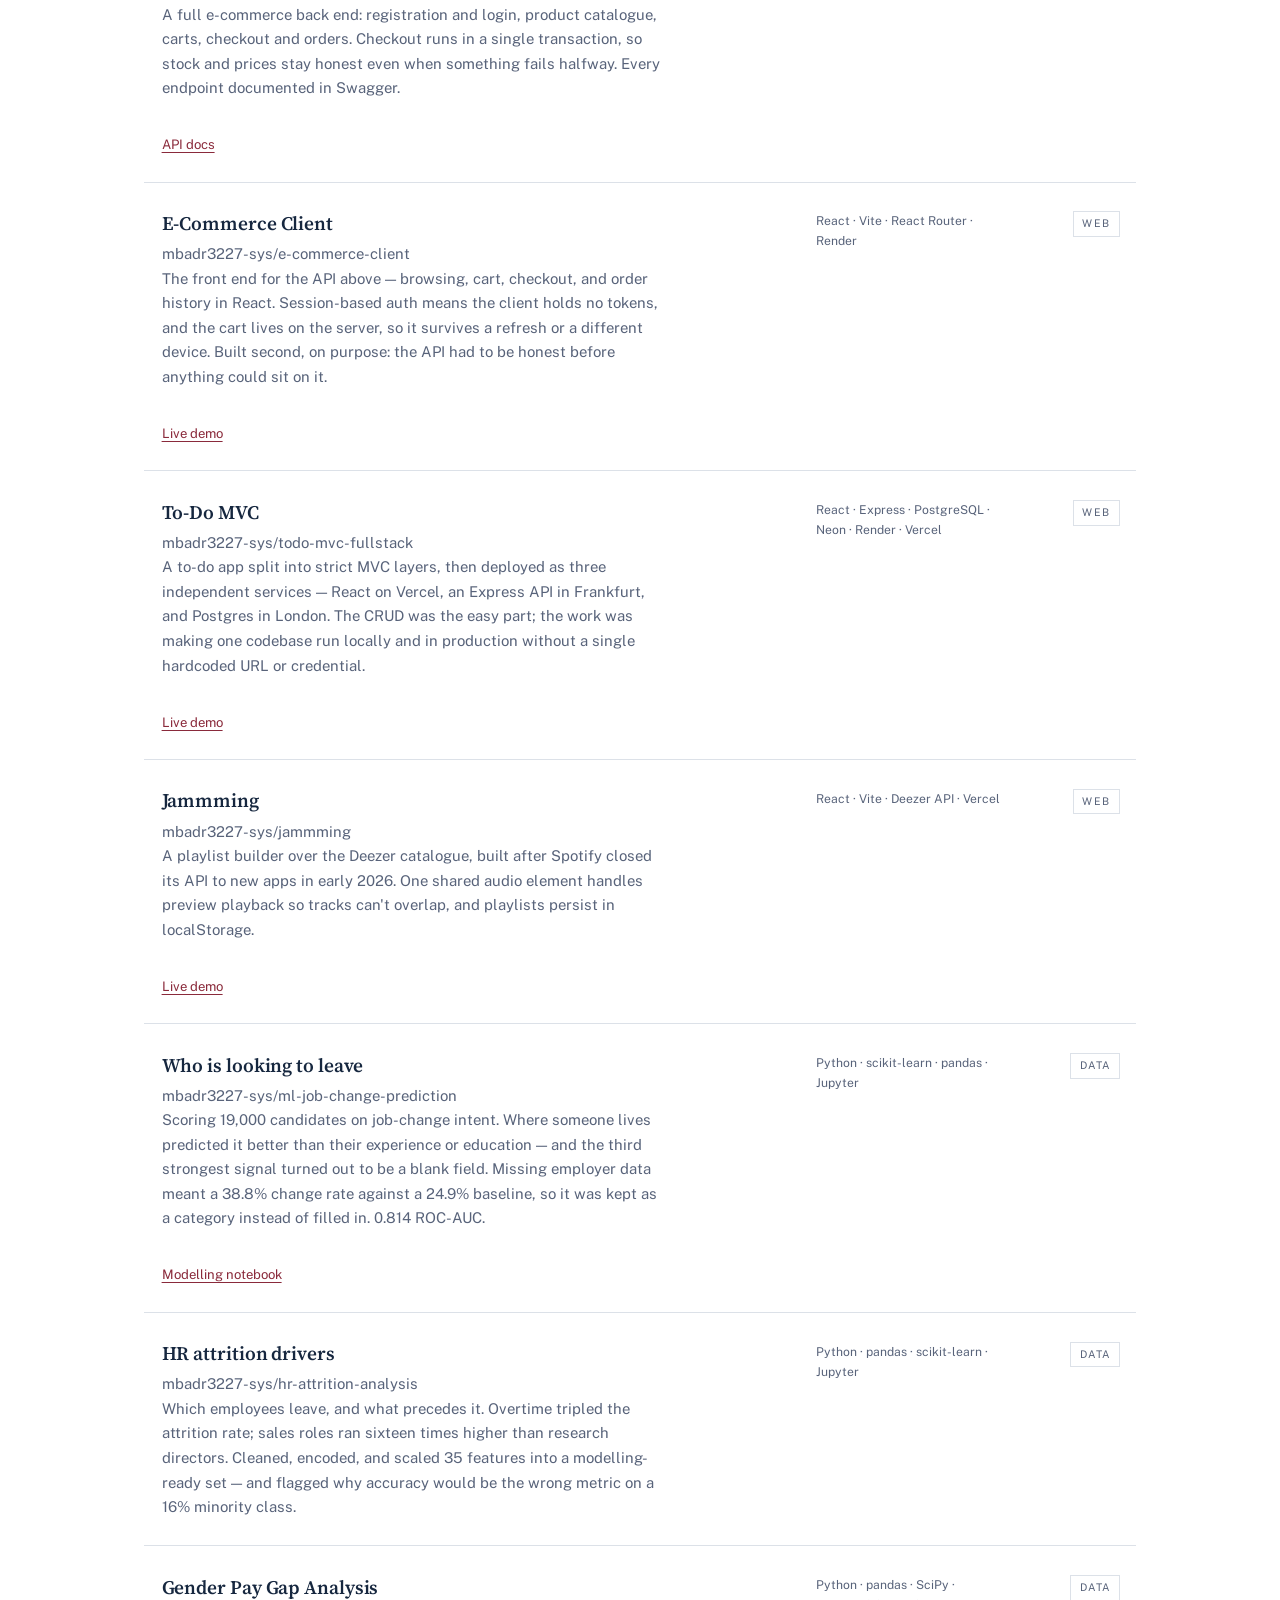
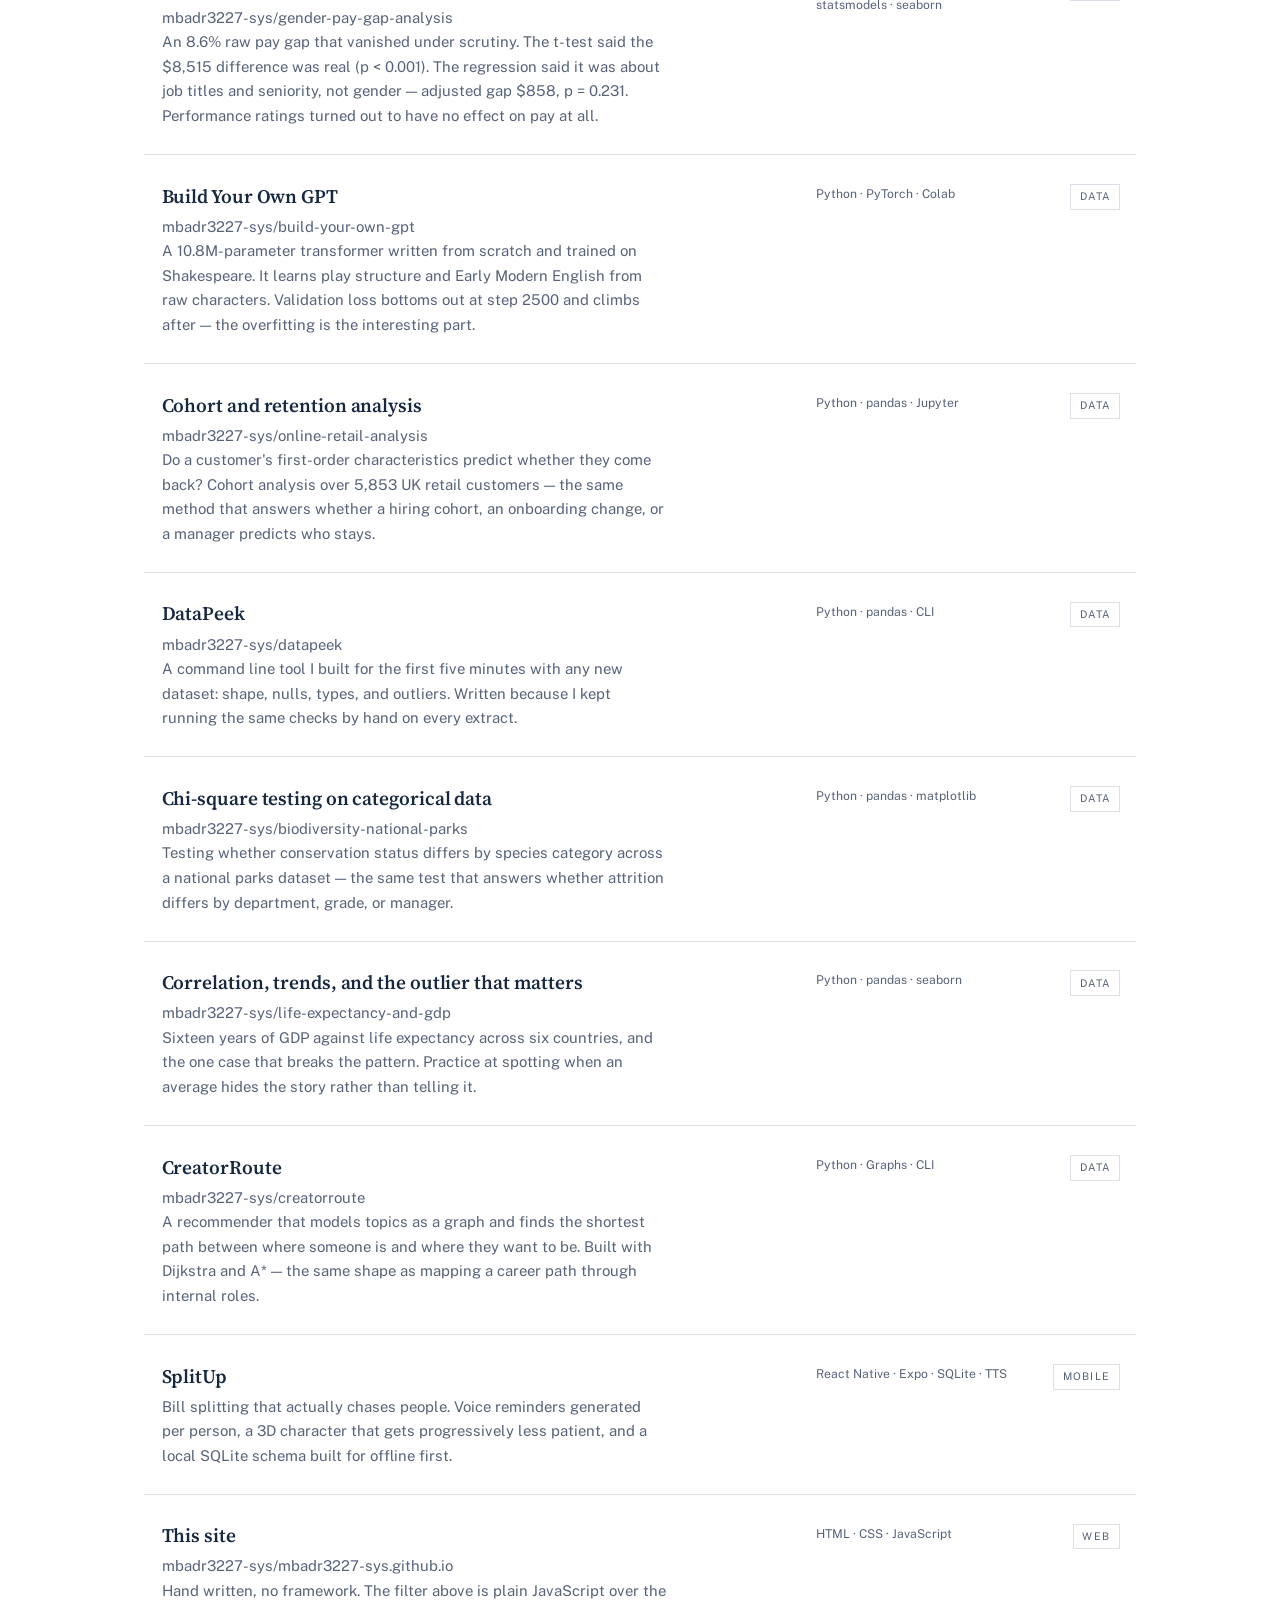
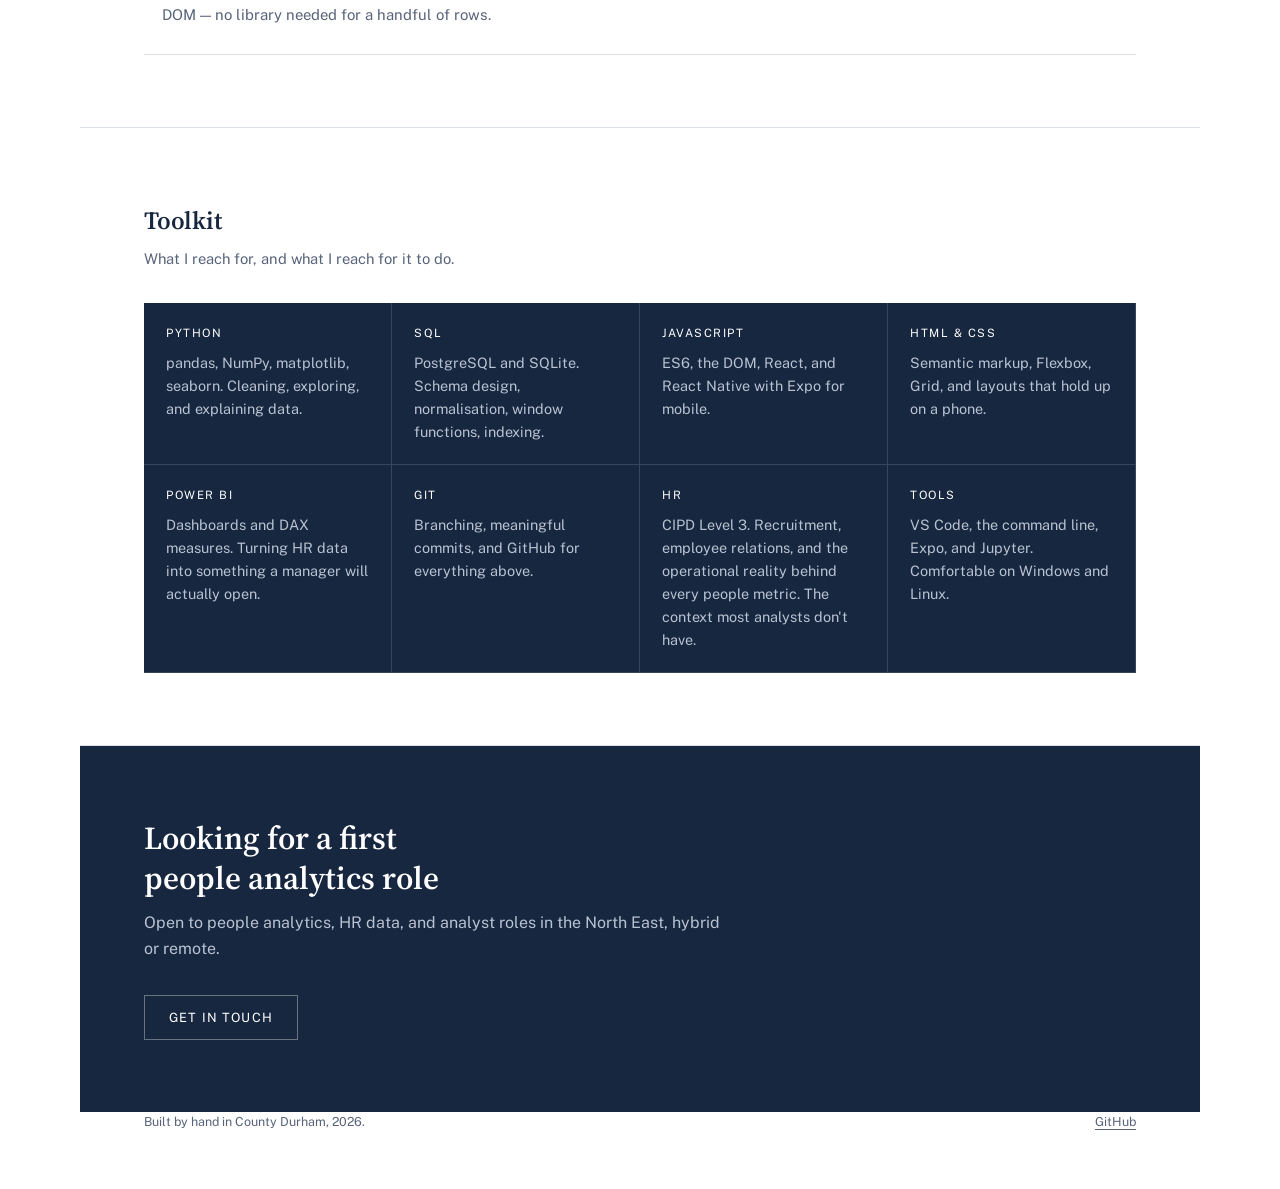
==== commit 67c43be3: "Add downloadable CV and correct university name Co-Authored-By: Claude Opus 5.5 <noreply@anthropic.c" ====
--- a/index.html
+++ b/index.html
@@ -20,6 +20,7 @@
   <ul class="nav-links" id="navLinks">
     <li><a href="#work">Work</a></li>
     <li><a href="#toolkit">Toolkit</a></li>
+    <li><a href="Mo_Hamed_Abdelrahman_CV.pdf" target="_blank" rel="noopener">CV</a></li>
     <li><a href="contact.html">Contact</a></li>
   </ul>
 </nav>
@@ -33,7 +34,7 @@
 <main id="main">
 
   <section class="intro" id="intro">
-        <p class="eyebrow">Durham University · MBA at Queen Mary, 2027 · County Durham, England</p>
+        <p class="eyebrow">New College Durham · MBA at Queen Mary, 2027 · County Durham, England</p>
     <h1>
       I've sat in the <em>exit interviews</em>.
       Now I can read what the data was saying all along.
@@ -41,12 +42,13 @@
     <p class="lede">
       I'm Mohamed Abdelrahman. Two years in HR taught me what turnover actually costs a
       team, and why the person leaving rarely says the real reason on their last day. Bachelor's degree
-      at Durham University, 2025, still pursuing my master's degree at Queen Mary University
+      at New College Durham, 2025, still pursuing my master's degree at Queen Mary University
       of London, due 2027. CIPD Level 3 qualified. The past year I've spent learning SQL,
       Python, and Power BI so I can answer those questions with evidence instead of instinct.
     </p>
     <div class="intro-actions">
       <a class="btn" href="#work">See the work</a>
+      <a class="btn btn-quiet" href="Mo_Hamed_Abdelrahman_CV.pdf" download>Download CV</a>
       <a class="btn btn-quiet" href="contact.html">Get in touch</a>
     </div>
   </section>
